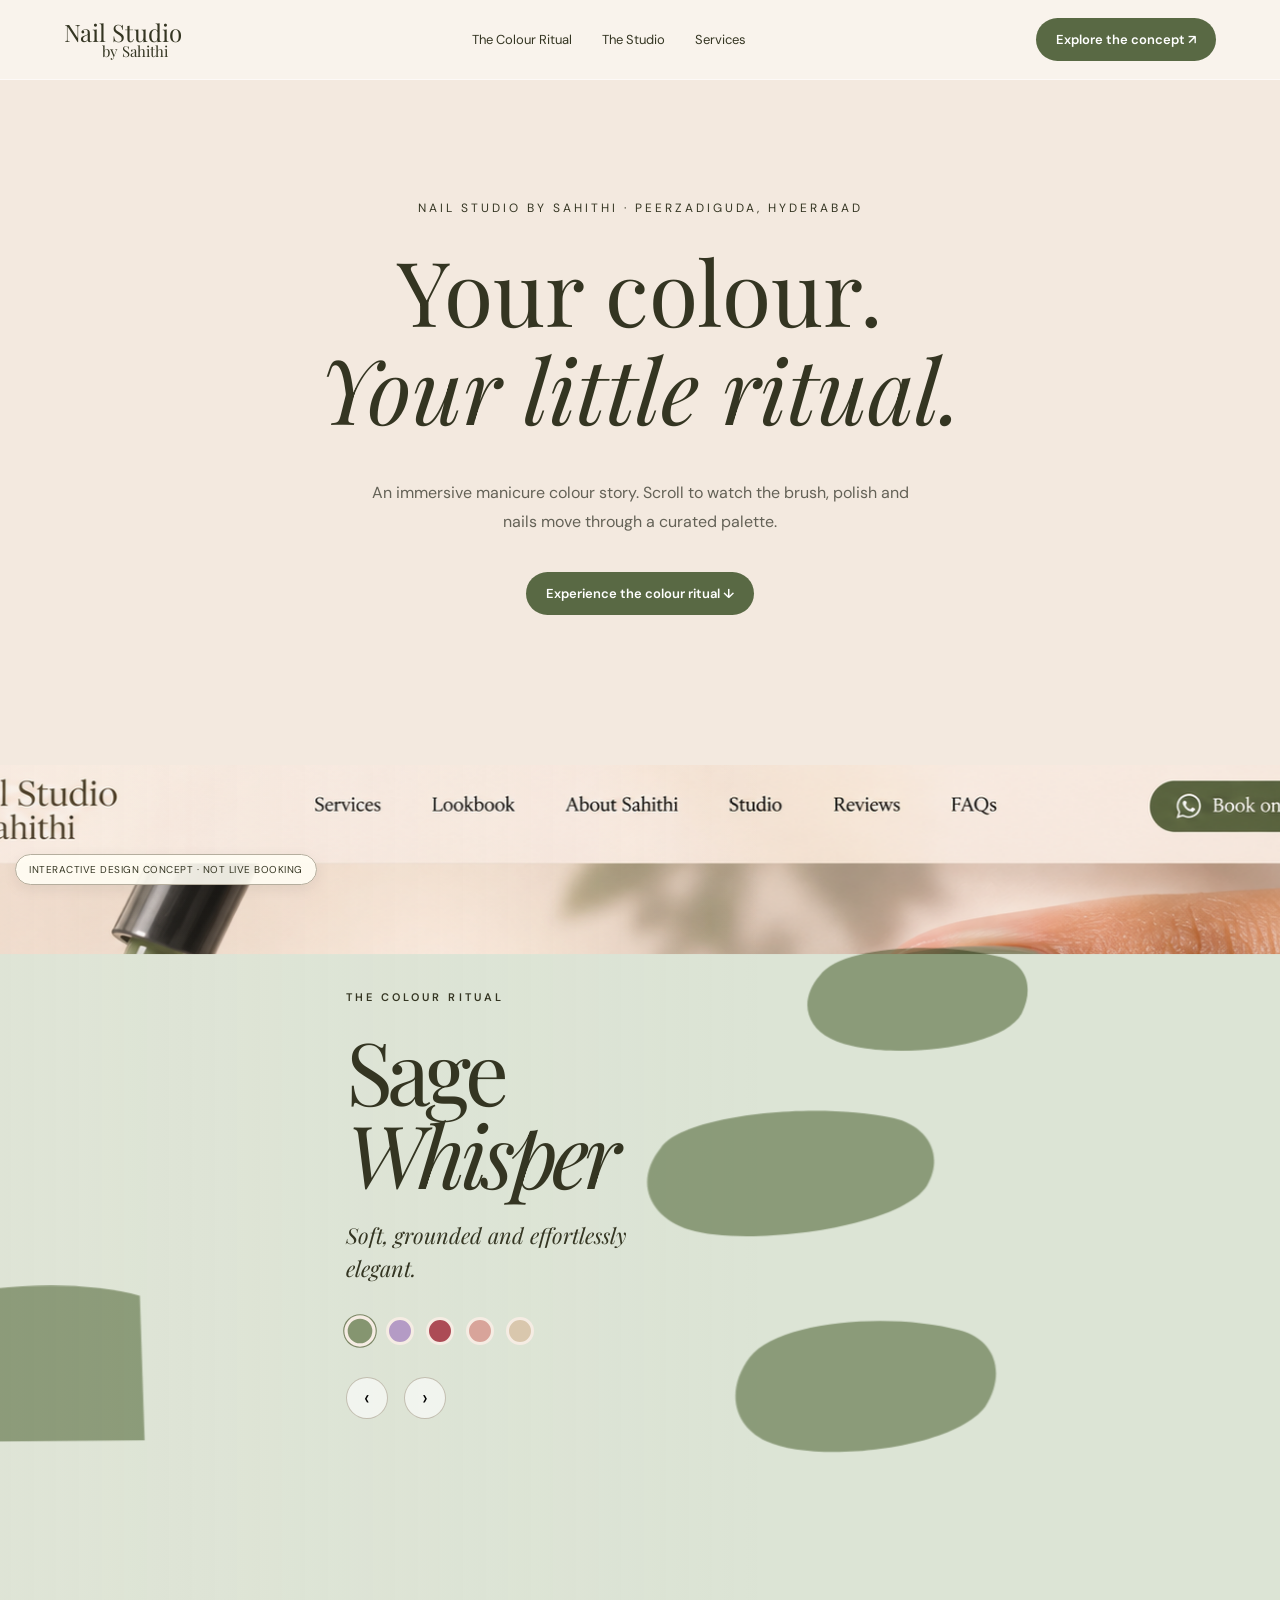
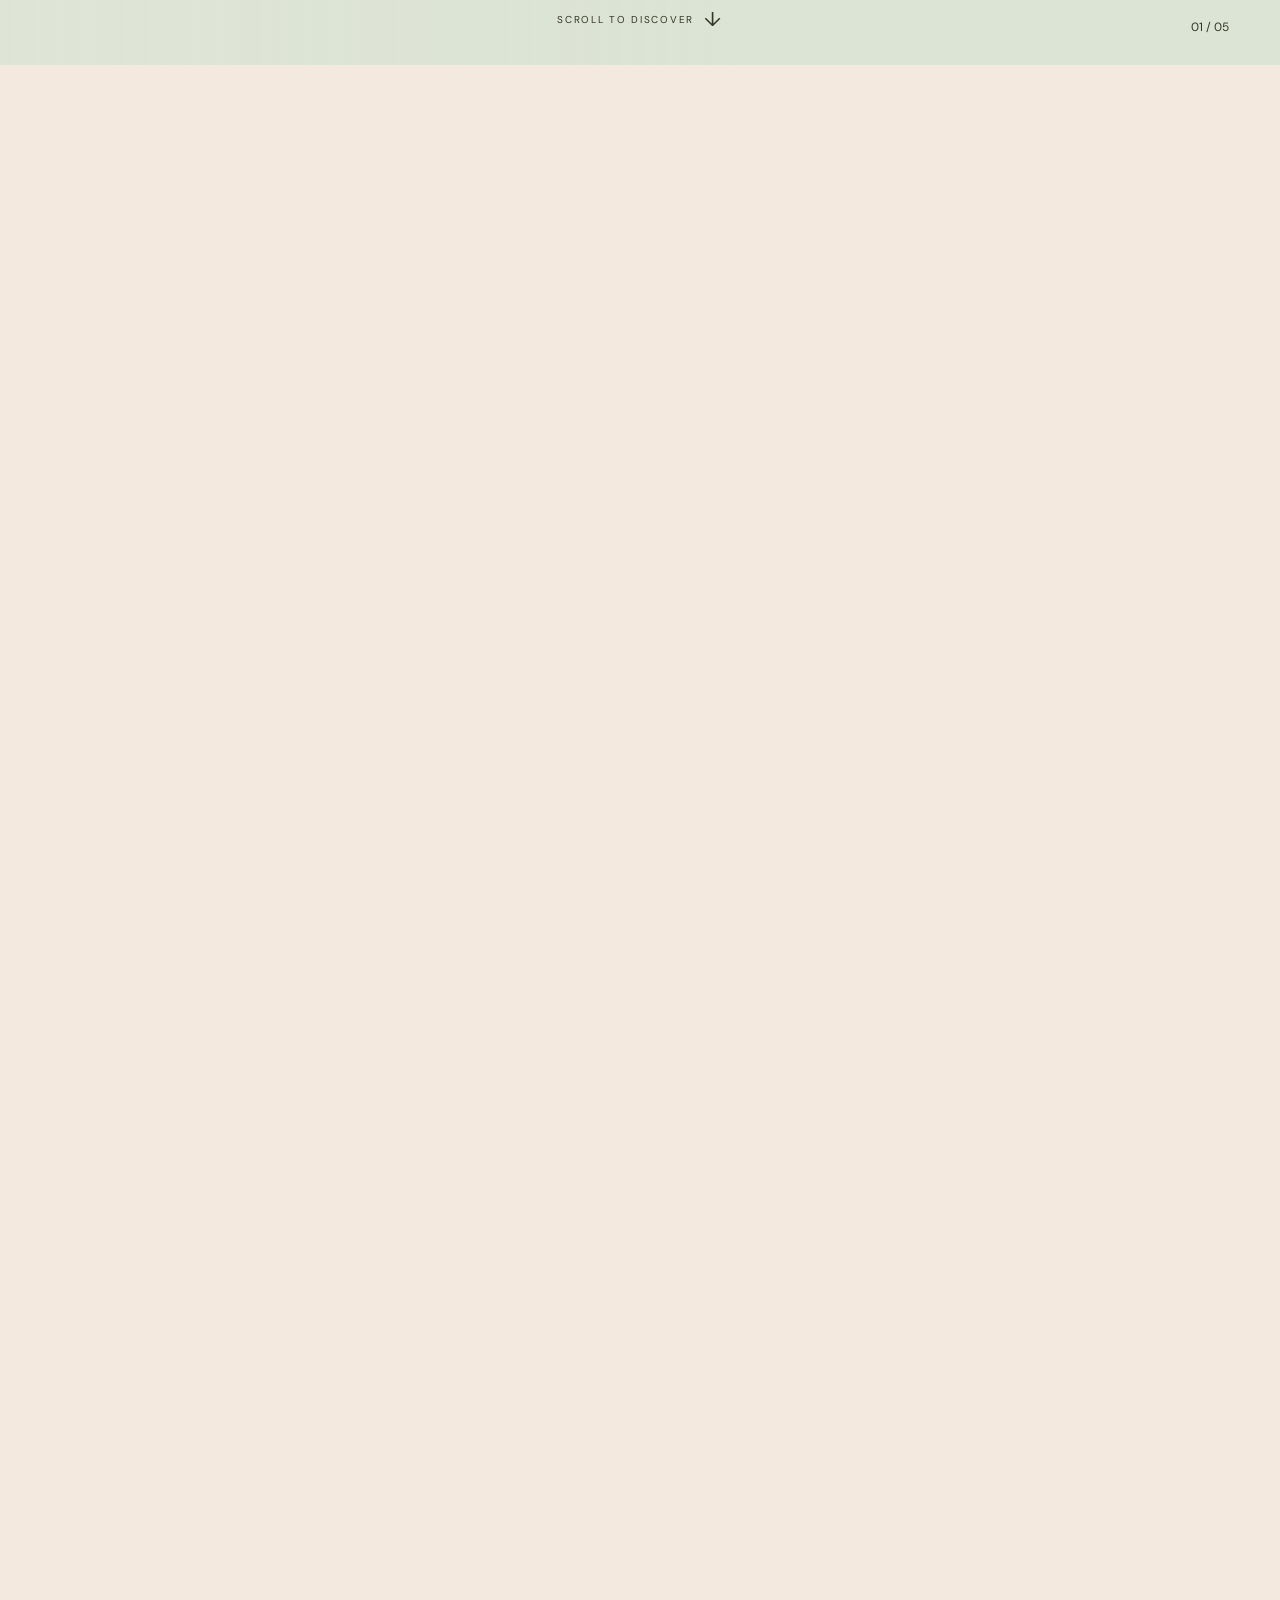
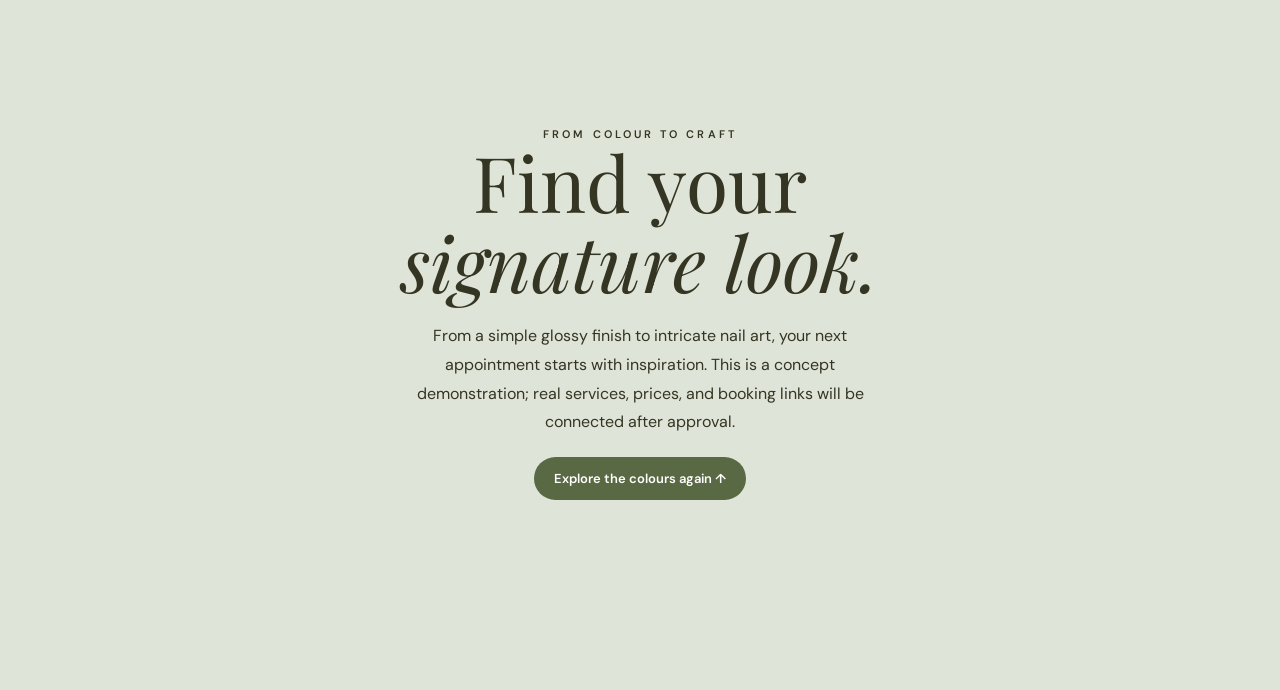
==== index.html @ 463ec69f "Publish original Colour Ritual interactive prototype" ====
<!doctype html><html lang="en"><head><meta charset="utf-8"><meta name="viewport" content="width=device-width,initial-scale=1"><meta name="theme-color" content="#f3e9df"><title>The Colour Ritual — Nail Studio by Sahithi | Interactive Concept</title><link rel="preconnect" href="https://fonts.googleapis.com"><link rel="preconnect" href="https://fonts.gstatic.com" crossorigin><link href="https://fonts.googleapis.com/css2?family=DM+Sans:wght@400;500;600&family=Playfair+Display:ital,wght@0,400;0,500;1,400&display=swap" rel="stylesheet"><style>
:root{--ink:#343522;--sage:#859570;--cream:#f3e9df;--accent:#87946f}*{box-sizing:border-box}html{scroll-behavior:smooth}body{margin:0;background:var(--cream);color:var(--ink);font-family:'DM Sans',sans-serif}button,a{font:inherit}a{color:inherit;text-decoration:none}.top{height:80px;position:fixed;top:0;left:0;right:0;z-index:30;display:flex;align-items:center;justify-content:space-between;padding:0 5%;background:rgba(250,244,237,.89);backdrop-filter:blur(18px);border-bottom:1px solid #ffffff8c}.brand{font-family:'Playfair Display',serif;font-size:24px;line-height:.96}.brand small{display:block;font-size:15px;margin-left:38px}.top nav{display:flex;gap:30px;font-size:13px}.book{background:#596944;color:white;border-radius:30px;padding:13px 20px;font-size:13px;font-weight:600}.stage-track{height:440vh;position:relative}.stage{height:100svh;position:sticky;top:0;overflow:hidden;background:#f0e3d7}.photo{position:absolute;inset:0;background-image:url('editorial-base.png');background-size:cover;background-position:center;transition:filter .3s;will-change:transform}.wash{position:absolute;inset:0;background:var(--wash,#e9eadc);mix-blend-mode:color;opacity:.1;pointer-events:none}.paint{position:absolute;inset:0;width:100%;height:100%;pointer-events:none;overflow:visible}.paint path{transition:fill .35s;mix-blend-mode:multiply;opacity:.77}.middle{position:absolute;left:27%;top:25%;width:27%;z-index:4;transition:transform .15s}.eyebrow{font-size:11px;letter-spacing:.28em;font-weight:600}.middle h1{font:400 clamp(56px,6.8vw,112px)/.95 'Playfair Display',serif;letter-spacing:-.06em;margin:25px 0}.middle h1 em{font-weight:400}.middle p{font:italic clamp(16px,1.7vw,24px)/1.5 'Playfair Display',serif;max-width:280px}.swatches{display:flex;gap:12px;margin:32px 0}.swatch{width:28px;height:28px;border-radius:50%;border:3px solid #f5ece3;box-shadow:0 0 0 1px transparent;cursor:pointer;transition:transform .2s}.swatch[aria-pressed=true]{box-shadow:0 0 0 1px #7b8665;transform:scale(1.12)}.arrows{display:flex;gap:16px}.circle{width:42px;height:42px;border:1px solid #9b8f7b88;border-radius:50%;background:#fff9;cursor:pointer;font-size:21px}.scroll-tip{position:absolute;bottom:33px;left:50%;transform:translateX(-50%);z-index:8;font-size:10px;letter-spacing:.17em;text-transform:uppercase;display:flex;align-items:center;gap:10px}.scroll-tip:after{content:'↓';font-size:20px}.counter{position:absolute;right:4%;bottom:30px;font-size:12px;z-index:8}.progress{position:fixed;top:80px;left:0;height:3px;background:#697b56;z-index:31;width:0}.intro{min-height:85svh;display:flex;align-items:center;justify-content:center;flex-direction:column;text-align:center;padding:100px 20px 50px}.intro .over{font-size:12px;letter-spacing:.25em;text-transform:uppercase}.intro h2{font:400 clamp(44px,7vw,100px)/1.1 'Playfair Display',serif;max-width:950px;margin:25px 0}.intro p{max-width:550px;line-height:1.8;color:#646257}.intro a{margin-top:20px}.outro{min-height:85svh;display:flex;align-items:center;justify-content:center;text-align:center;padding:60px 20px;background:#dfe4d8}.outro h2{font:400 clamp(42px,6vw,90px)/1.05 'Playfair Display',serif;margin:0 0 20px}.outro p{max-width:500px;margin:0 auto 30px;line-height:1.8}.demo{position:fixed;bottom:15px;left:15px;z-index:40;background:#fffdf3e8;border:1px solid #b5ae9e;border-radius:99px;padding:8px 13px;font-size:10px;letter-spacing:.05em;box-shadow:0 4px 15px #0001}.shade{position:absolute;inset:0;background:linear-gradient(90deg,#f3e9df22,transparent 60%);pointer-events:none}.mobile-cta{display:none}
@media(max-width:700px){.top{height:66px;padding:0 5%}.brand{font-size:19px}.brand small{font-size:12px;margin-left:28px}.top nav{display:none}.book{padding:11px 13px;font-size:11px}.progress{top:66px}.stage-track{height:360vh}.photo{background-size:auto 100%;background-position:50% center}.middle{left:7%;top:16%;width:58%;padding:13px 10px 13px 0;background:linear-gradient(90deg,#f5e8d8eb 5%,#f5e8d8d9 75%,transparent);border-radius:10px}.middle h1{font-size:clamp(48px,13vw,76px);margin:14px 0}.middle p{font-size:17px;max-width:190px}.eyebrow{font-size:9px}.swatches{gap:8px;margin:18px 0}.swatch{width:25px;height:25px}.circle{width:38px;height:38px}.scroll-tip{bottom:75px;left:50%;white-space:nowrap}.counter{bottom:76px}.mobile-cta{display:block;position:fixed;bottom:0;left:0;right:0;z-index:35;background:#f8f2eb;padding:9px 12px;text-align:center;border-top:1px solid #ddd0c2}.mobile-cta a{display:block;background:#596944;color:white;border-radius:25px;padding:12px;font-size:13px}.demo{bottom:66px}.intro{min-height:75svh}.outro{padding-bottom:120px}}
@media(prefers-reduced-motion:reduce){html{scroll-behavior:auto}*,*:before,*:after{animation:none!important;transition:none!important}}
</style></head><body><div class="progress" id="progress"></div><header class="top"><a href="#start" class="brand">Nail Studio<small>by Sahithi</small></a><nav><a href="#ritual">The Colour Ritual</a><a href="#experience">The Studio</a><a href="#experience">Services</a></nav><a class="book" href="#experience">Explore the concept ↗</a></header><span class="demo">INTERACTIVE DESIGN CONCEPT · NOT LIVE BOOKING</span><section class="intro" id="start"><div class="over">Nail Studio by Sahithi · Peerzadiguda, Hyderabad</div><h2>Your colour.<br><em>Your little ritual.</em></h2><p>An immersive manicure colour story. Scroll to watch the brush, polish and nails move through a curated palette.</p><a class="book" href="#ritual">Experience the colour ritual ↓</a></section><section class="stage-track" id="ritual"><div class="stage"><div class="photo" id="photo"></div><div class="shade"></div><svg class="paint" viewBox="0 0 1672 941" preserveAspectRatio="xMidYMid slice" aria-hidden="true"><defs><filter id="soft"><feGaussianBlur stdDeviation="3"/></filter></defs><g id="nail-masks" fill="#859570"><path d="M1024 220 C1045 190 1147 183 1214 201 C1241 209 1248 233 1235 260 C1213 300 1081 310 1035 286 C1008 272 1003 244 1024 220Z"/><path d="M858 400 C880 367 1014 351 1101 369 C1136 377 1155 407 1136 440 C1107 485 946 504 888 486 C846 473 829 436 858 400Z"/><path d="M951 619 C981 580 1102 572 1170 591 C1208 601 1219 636 1197 671 C1163 716 1020 731 968 707 C932 690 926 652 951 619Z"/><path d="M110 556 C165 542 261 539 313 555 L318 706 L97 708Z"/></g></svg><div class="middle" id="middle"><div class="eyebrow">THE COLOUR RITUAL</div><h1 id="name">Sage<br><em>Whisper</em></h1><p id="description">Soft, grounded and effortlessly elegant.</p><div class="swatches" id="swatches"></div><div class="arrows"><button class="circle" id="prev" aria-label="Previous colour">‹</button><button class="circle" id="next" aria-label="Next colour">›</button></div></div><div class="scroll-tip">Scroll to discover</div><div class="counter" id="counter">01 / 05</div></div></section><section class="outro" id="experience"><div><div class="eyebrow">FROM COLOUR TO CRAFT</div><h2>Find your<br><em>signature look.</em></h2><p>From a simple glossy finish to intricate nail art, your next appointment starts with inspiration. This is a concept demonstration; real services, prices, and booking links will be connected after approval.</p><a class="book" href="#ritual">Explore the colours again ↑</a></div></section><div class="mobile-cta"><a href="#experience">Discover Nail Studio by Sahithi</a></div><script>
const colors=[{name:'Sage',second:'Whisper',hex:'#859570',desc:'Soft, grounded and effortlessly elegant.',wash:'#dce4d5'},{name:'Lilac',second:'Dream',hex:'#b49bc5',desc:'A little playful. A little unexpected.',wash:'#ede2ef'},{name:'Cherry',second:'Muse',hex:'#ac4b55',desc:'A rich, glossy statement.',wash:'#f0dadd'},{name:'Blush',second:'Petal',hex:'#d8a49a',desc:'Soft romance, beautifully understated.',wash:'#f3e4e0'},{name:'Pearl',second:'Glow',hex:'#d9c7ad',desc:'Quiet radiance, every day.',wash:'#f0e9d9'}];
const $=id=>document.getElementById(id), masks=$('nail-masks'),sw=$('swatches');let active=0,manualUntil=0;colors.forEach((c,i)=>{const b=document.createElement('button');b.className='swatch';b.style.background=c.hex;b.setAttribute('aria-label',c.name+' '+c.second);b.onclick=()=>go(i);sw.appendChild(b)});
function render(i,progress=0){i=Math.max(0,Math.min(colors.length-1,i));active=i;const c=colors[i];$('name').innerHTML=c.name+'<br><em>'+c.second+'</em>';$('description').textContent=c.desc;$('counter').textContent=String(i+1).padStart(2,'0')+' / 05';masks.setAttribute('fill',c.hex);document.querySelectorAll('.swatch').forEach((b,n)=>b.setAttribute('aria-pressed',String(i===n)));$('photo').style.transform=`translateX(${Math.sin(progress*Math.PI*4)*1.2}%) scale(${1.02+Math.sin(progress*Math.PI*4)*.015})`;masks.style.transform=`translateY(${Math.sin(progress*Math.PI*4)*3}px)`;document.querySelector('.stage').style.background=c.wash;document.querySelector('.wash')?.style.setProperty('--wash',c.wash)}
function go(i){manualUntil=Date.now()+1800;const track=$('ritual');const y=track.offsetTop+(Math.max(0,Math.min(4,i))+.1)/5*(track.offsetHeight-innerHeight);window.scrollTo({top:y,behavior:matchMedia('(prefers-reduced-motion:reduce)').matches?'instant':'smooth'});render(i,i/5)}$('prev').onclick=()=>go((active+4)%5);$('next').onclick=()=>go((active+1)%5);
let raf=false;function update(){raf=false;const track=$('ritual'),max=Math.max(1,track.offsetHeight-innerHeight),p=Math.max(0,Math.min(1,(scrollY-track.offsetTop)/max));$('progress').style.width=(p*100)+'%';if(Date.now()>manualUntil)render(Math.min(4,Math.floor(p*5)),p)}addEventListener('scroll',()=>{if(!raf){raf=true;requestAnimationFrame(update)}},{passive:true});addEventListener('resize',update);render(0);update();
</script></body></html>
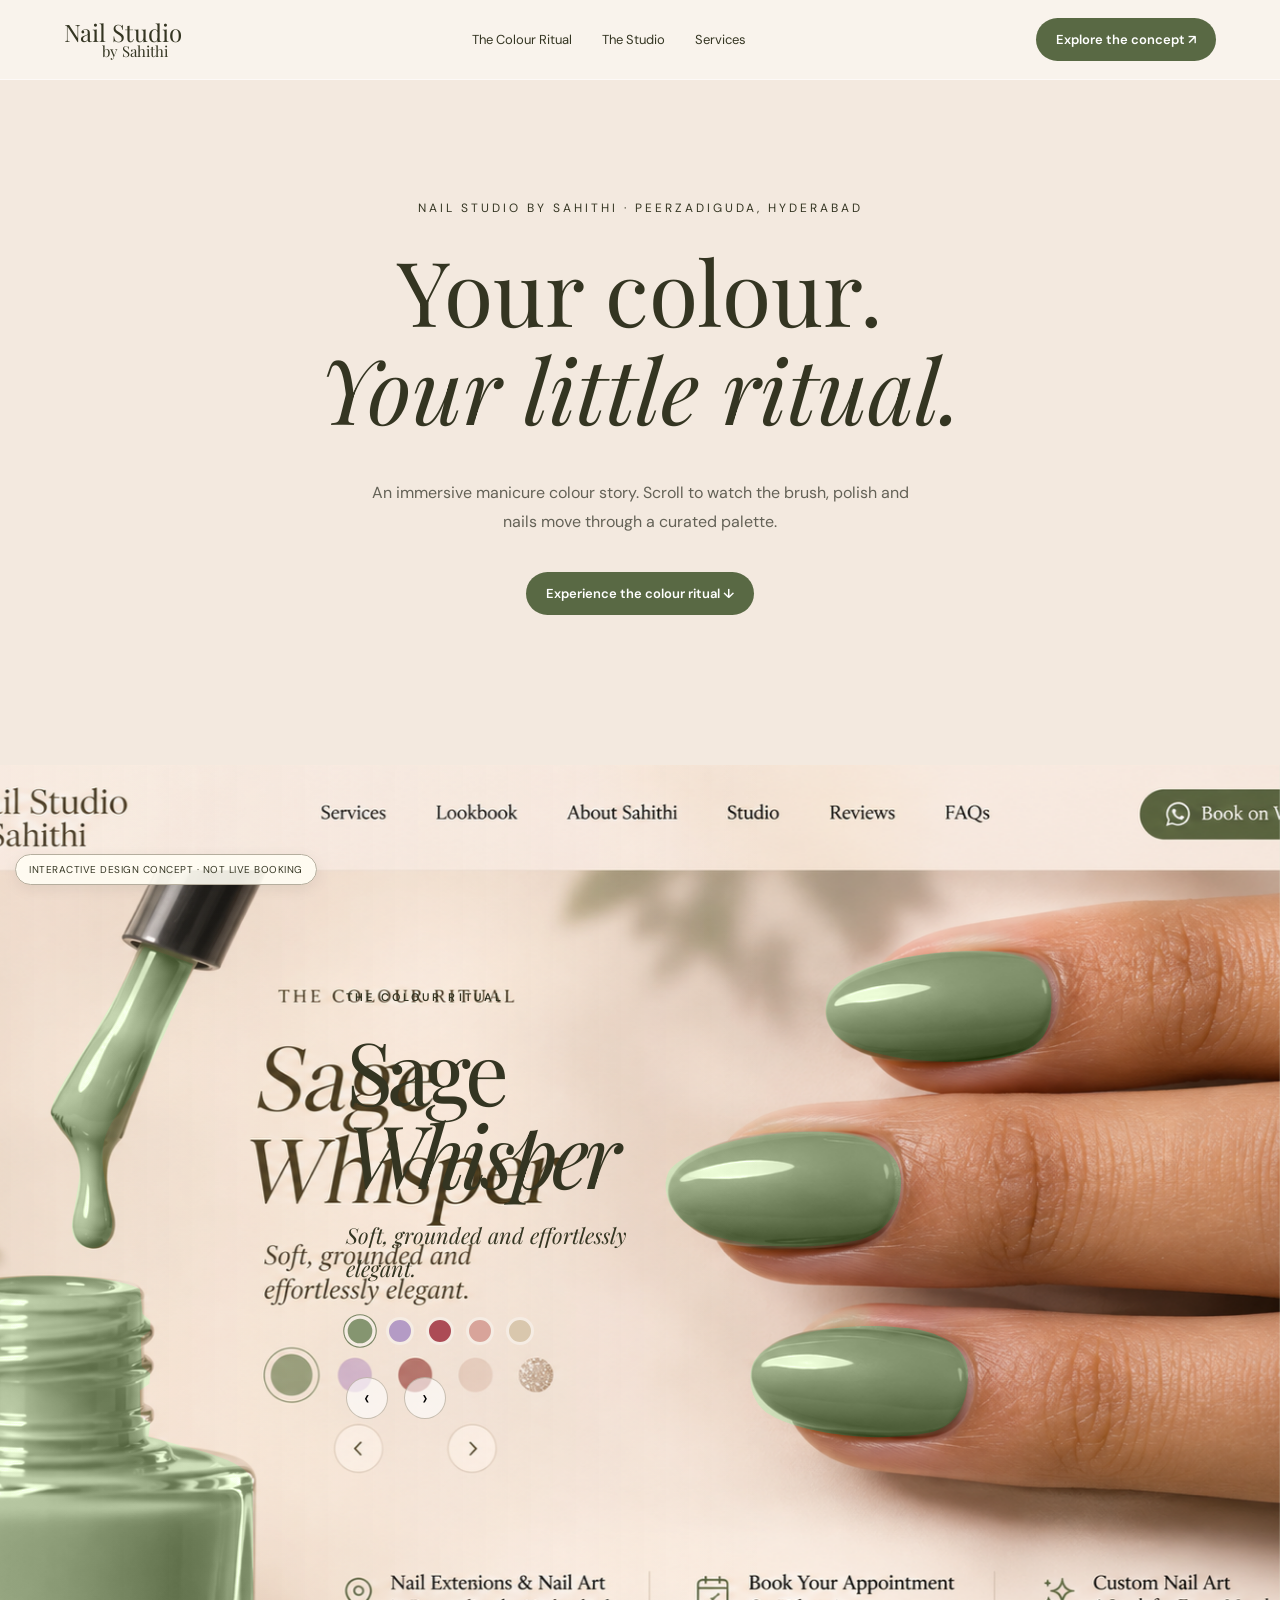
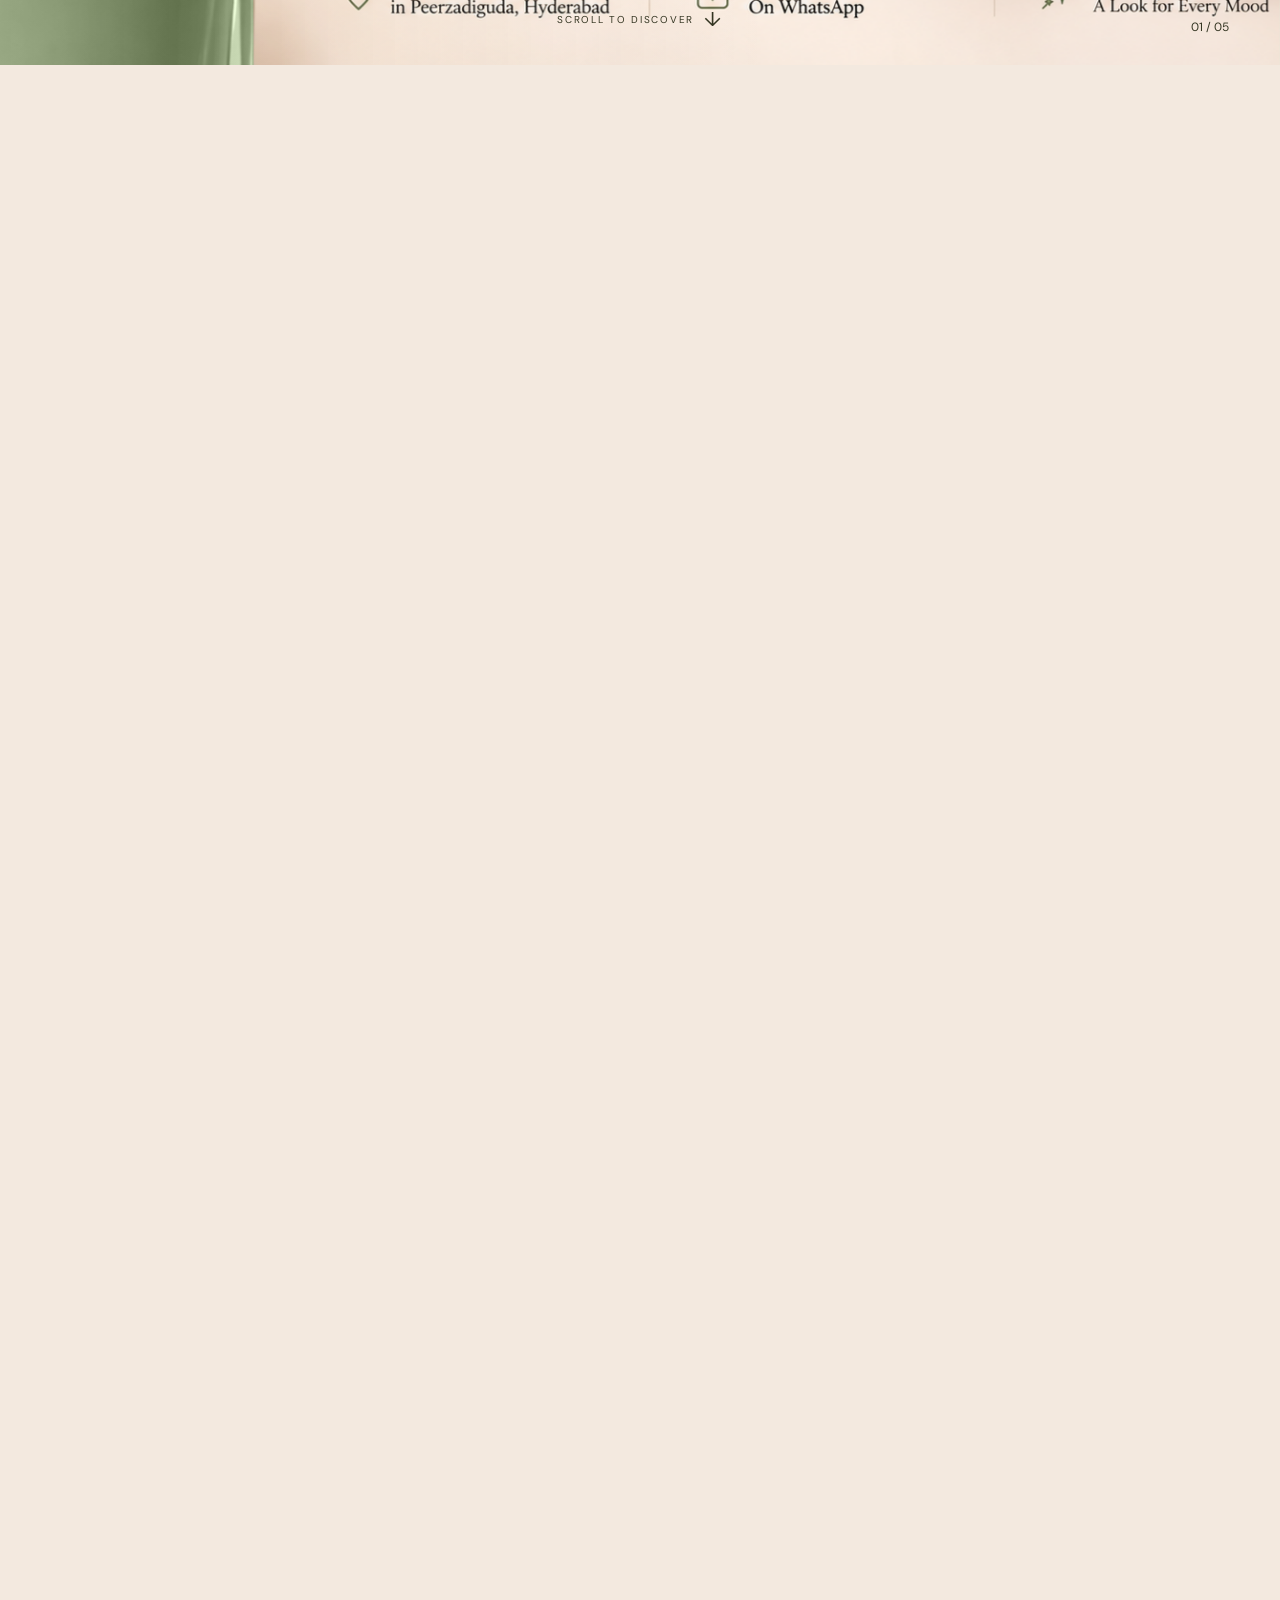
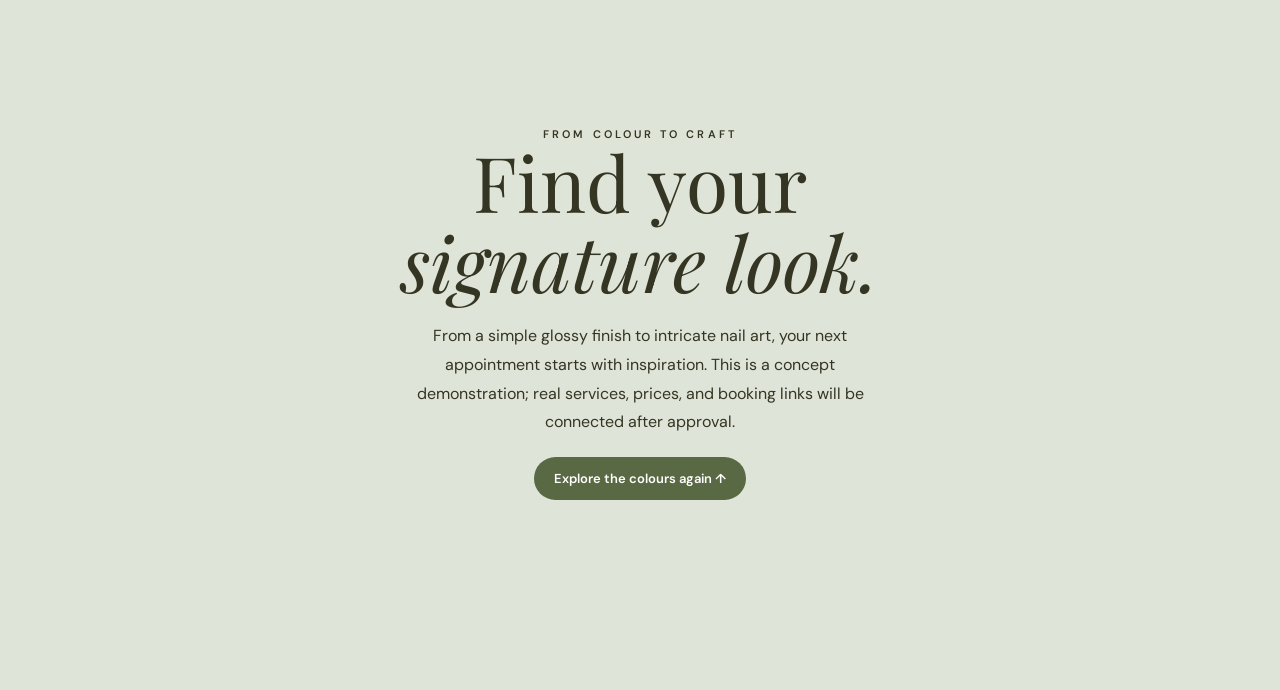
==== commit ac6b0e62: "Keep photo and colour masks aligned; coordinate brush and bottle" ====
--- a/index.html
+++ b/index.html
@@ -1,11 +1,11 @@
 <!doctype html><html lang="en"><head><meta charset="utf-8"><meta name="viewport" content="width=device-width,initial-scale=1"><meta name="theme-color" content="#f3e9df"><title>The Colour Ritual — Nail Studio by Sahithi | Interactive Concept</title><link rel="preconnect" href="https://fonts.googleapis.com"><link rel="preconnect" href="https://fonts.gstatic.com" crossorigin><link href="https://fonts.googleapis.com/css2?family=DM+Sans:wght@400;500;600&family=Playfair+Display:ital,wght@0,400;0,500;1,400&display=swap" rel="stylesheet"><style>
-:root{--ink:#343522;--sage:#859570;--cream:#f3e9df;--accent:#87946f}*{box-sizing:border-box}html{scroll-behavior:smooth}body{margin:0;background:var(--cream);color:var(--ink);font-family:'DM Sans',sans-serif}button,a{font:inherit}a{color:inherit;text-decoration:none}.top{height:80px;position:fixed;top:0;left:0;right:0;z-index:30;display:flex;align-items:center;justify-content:space-between;padding:0 5%;background:rgba(250,244,237,.89);backdrop-filter:blur(18px);border-bottom:1px solid #ffffff8c}.brand{font-family:'Playfair Display',serif;font-size:24px;line-height:.96}.brand small{display:block;font-size:15px;margin-left:38px}.top nav{display:flex;gap:30px;font-size:13px}.book{background:#596944;color:white;border-radius:30px;padding:13px 20px;font-size:13px;font-weight:600}.stage-track{height:440vh;position:relative}.stage{height:100svh;position:sticky;top:0;overflow:hidden;background:#f0e3d7}.photo{position:absolute;inset:0;background-image:url('editorial-base.png');background-size:cover;background-position:center;transition:filter .3s;will-change:transform}.wash{position:absolute;inset:0;background:var(--wash,#e9eadc);mix-blend-mode:color;opacity:.1;pointer-events:none}.paint{position:absolute;inset:0;width:100%;height:100%;pointer-events:none;overflow:visible}.paint path{transition:fill .35s;mix-blend-mode:multiply;opacity:.77}.middle{position:absolute;left:27%;top:25%;width:27%;z-index:4;transition:transform .15s}.eyebrow{font-size:11px;letter-spacing:.28em;font-weight:600}.middle h1{font:400 clamp(56px,6.8vw,112px)/.95 'Playfair Display',serif;letter-spacing:-.06em;margin:25px 0}.middle h1 em{font-weight:400}.middle p{font:italic clamp(16px,1.7vw,24px)/1.5 'Playfair Display',serif;max-width:280px}.swatches{display:flex;gap:12px;margin:32px 0}.swatch{width:28px;height:28px;border-radius:50%;border:3px solid #f5ece3;box-shadow:0 0 0 1px transparent;cursor:pointer;transition:transform .2s}.swatch[aria-pressed=true]{box-shadow:0 0 0 1px #7b8665;transform:scale(1.12)}.arrows{display:flex;gap:16px}.circle{width:42px;height:42px;border:1px solid #9b8f7b88;border-radius:50%;background:#fff9;cursor:pointer;font-size:21px}.scroll-tip{position:absolute;bottom:33px;left:50%;transform:translateX(-50%);z-index:8;font-size:10px;letter-spacing:.17em;text-transform:uppercase;display:flex;align-items:center;gap:10px}.scroll-tip:after{content:'↓';font-size:20px}.counter{position:absolute;right:4%;bottom:30px;font-size:12px;z-index:8}.progress{position:fixed;top:80px;left:0;height:3px;background:#697b56;z-index:31;width:0}.intro{min-height:85svh;display:flex;align-items:center;justify-content:center;flex-direction:column;text-align:center;padding:100px 20px 50px}.intro .over{font-size:12px;letter-spacing:.25em;text-transform:uppercase}.intro h2{font:400 clamp(44px,7vw,100px)/1.1 'Playfair Display',serif;max-width:950px;margin:25px 0}.intro p{max-width:550px;line-height:1.8;color:#646257}.intro a{margin-top:20px}.outro{min-height:85svh;display:flex;align-items:center;justify-content:center;text-align:center;padding:60px 20px;background:#dfe4d8}.outro h2{font:400 clamp(42px,6vw,90px)/1.05 'Playfair Display',serif;margin:0 0 20px}.outro p{max-width:500px;margin:0 auto 30px;line-height:1.8}.demo{position:fixed;bottom:15px;left:15px;z-index:40;background:#fffdf3e8;border:1px solid #b5ae9e;border-radius:99px;padding:8px 13px;font-size:10px;letter-spacing:.05em;box-shadow:0 4px 15px #0001}.shade{position:absolute;inset:0;background:linear-gradient(90deg,#f3e9df22,transparent 60%);pointer-events:none}.mobile-cta{display:none}
+:root{--ink:#343522;--sage:#859570;--cream:#f3e9df;--accent:#87946f}*{box-sizing:border-box}html{scroll-behavior:smooth}body{margin:0;background:var(--cream);color:var(--ink);font-family:'DM Sans',sans-serif}button,a{font:inherit}a{color:inherit;text-decoration:none}.top{height:80px;position:fixed;top:0;left:0;right:0;z-index:30;display:flex;align-items:center;justify-content:space-between;padding:0 5%;background:rgba(250,244,237,.89);backdrop-filter:blur(18px);border-bottom:1px solid #ffffff8c}.brand{font-family:'Playfair Display',serif;font-size:24px;line-height:.96}.brand small{display:block;font-size:15px;margin-left:38px}.top nav{display:flex;gap:30px;font-size:13px}.book{background:#596944;color:white;border-radius:30px;padding:13px 20px;font-size:13px;font-weight:600}.stage-track{height:440vh;position:relative}.stage{height:100svh;position:sticky;top:0;overflow:hidden;background:#f0e3d7}.photo{position:absolute;inset:0;background-image:url('editorial-base.png?v=complete-original');background-size:cover;background-position:center;transition:filter .3s;will-change:transform}.wash{position:absolute;inset:0;background:var(--wash,#e9eadc);mix-blend-mode:color;opacity:.1;pointer-events:none}.paint{mix-blend-mode:color;position:absolute;inset:0;width:100%;height:100%;pointer-events:none;overflow:visible}.paint path{transition:fill .35s;opacity:1}.middle{position:absolute;left:27%;top:25%;width:27%;z-index:4;transition:transform .15s}.eyebrow{font-size:11px;letter-spacing:.28em;font-weight:600}.middle h1{font:400 clamp(56px,6.8vw,112px)/.95 'Playfair Display',serif;letter-spacing:-.06em;margin:25px 0}.middle h1 em{font-weight:400}.middle p{font:italic clamp(16px,1.7vw,24px)/1.5 'Playfair Display',serif;max-width:280px}.swatches{display:flex;gap:12px;margin:32px 0}.swatch{width:28px;height:28px;border-radius:50%;border:3px solid #f5ece3;box-shadow:0 0 0 1px transparent;cursor:pointer;transition:transform .2s}.swatch[aria-pressed=true]{box-shadow:0 0 0 1px #7b8665;transform:scale(1.12)}.arrows{display:flex;gap:16px}.circle{width:42px;height:42px;border:1px solid #9b8f7b88;border-radius:50%;background:#fff9;cursor:pointer;font-size:21px}.scroll-tip{position:absolute;bottom:33px;left:50%;transform:translateX(-50%);z-index:8;font-size:10px;letter-spacing:.17em;text-transform:uppercase;display:flex;align-items:center;gap:10px}.scroll-tip:after{content:'↓';font-size:20px}.counter{position:absolute;right:4%;bottom:30px;font-size:12px;z-index:8}.progress{position:fixed;top:80px;left:0;height:3px;background:#697b56;z-index:31;width:0}.intro{min-height:85svh;display:flex;align-items:center;justify-content:center;flex-direction:column;text-align:center;padding:100px 20px 50px}.intro .over{font-size:12px;letter-spacing:.25em;text-transform:uppercase}.intro h2{font:400 clamp(44px,7vw,100px)/1.1 'Playfair Display',serif;max-width:950px;margin:25px 0}.intro p{max-width:550px;line-height:1.8;color:#646257}.intro a{margin-top:20px}.outro{min-height:85svh;display:flex;align-items:center;justify-content:center;text-align:center;padding:60px 20px;background:#dfe4d8}.outro h2{font:400 clamp(42px,6vw,90px)/1.05 'Playfair Display',serif;margin:0 0 20px}.outro p{max-width:500px;margin:0 auto 30px;line-height:1.8}.demo{position:fixed;bottom:15px;left:15px;z-index:40;background:#fffdf3e8;border:1px solid #b5ae9e;border-radius:99px;padding:8px 13px;font-size:10px;letter-spacing:.05em;box-shadow:0 4px 15px #0001}.shade{position:absolute;inset:0;background:linear-gradient(90deg,#f3e9df22,transparent 60%);pointer-events:none}.mobile-cta{display:none}
 @media(max-width:700px){.top{height:66px;padding:0 5%}.brand{font-size:19px}.brand small{font-size:12px;margin-left:28px}.top nav{display:none}.book{padding:11px 13px;font-size:11px}.progress{top:66px}.stage-track{height:360vh}.photo{background-size:auto 100%;background-position:50% center}.middle{left:7%;top:16%;width:58%;padding:13px 10px 13px 0;background:linear-gradient(90deg,#f5e8d8eb 5%,#f5e8d8d9 75%,transparent);border-radius:10px}.middle h1{font-size:clamp(48px,13vw,76px);margin:14px 0}.middle p{font-size:17px;max-width:190px}.eyebrow{font-size:9px}.swatches{gap:8px;margin:18px 0}.swatch{width:25px;height:25px}.circle{width:38px;height:38px}.scroll-tip{bottom:75px;left:50%;white-space:nowrap}.counter{bottom:76px}.mobile-cta{display:block;position:fixed;bottom:0;left:0;right:0;z-index:35;background:#f8f2eb;padding:9px 12px;text-align:center;border-top:1px solid #ddd0c2}.mobile-cta a{display:block;background:#596944;color:white;border-radius:25px;padding:12px;font-size:13px}.demo{bottom:66px}.intro{min-height:75svh}.outro{padding-bottom:120px}}
 @media(prefers-reduced-motion:reduce){html{scroll-behavior:auto}*,*:before,*:after{animation:none!important;transition:none!important}}
-</style></head><body><div class="progress" id="progress"></div><header class="top"><a href="#start" class="brand">Nail Studio<small>by Sahithi</small></a><nav><a href="#ritual">The Colour Ritual</a><a href="#experience">The Studio</a><a href="#experience">Services</a></nav><a class="book" href="#experience">Explore the concept ↗</a></header><span class="demo">INTERACTIVE DESIGN CONCEPT · NOT LIVE BOOKING</span><section class="intro" id="start"><div class="over">Nail Studio by Sahithi · Peerzadiguda, Hyderabad</div><h2>Your colour.<br><em>Your little ritual.</em></h2><p>An immersive manicure colour story. Scroll to watch the brush, polish and nails move through a curated palette.</p><a class="book" href="#ritual">Experience the colour ritual ↓</a></section><section class="stage-track" id="ritual"><div class="stage"><div class="photo" id="photo"></div><div class="shade"></div><svg class="paint" viewBox="0 0 1672 941" preserveAspectRatio="xMidYMid slice" aria-hidden="true"><defs><filter id="soft"><feGaussianBlur stdDeviation="3"/></filter></defs><g id="nail-masks" fill="#859570"><path d="M1024 220 C1045 190 1147 183 1214 201 C1241 209 1248 233 1235 260 C1213 300 1081 310 1035 286 C1008 272 1003 244 1024 220Z"/><path d="M858 400 C880 367 1014 351 1101 369 C1136 377 1155 407 1136 440 C1107 485 946 504 888 486 C846 473 829 436 858 400Z"/><path d="M951 619 C981 580 1102 572 1170 591 C1208 601 1219 636 1197 671 C1163 716 1020 731 968 707 C932 690 926 652 951 619Z"/><path d="M110 556 C165 542 261 539 313 555 L318 706 L97 708Z"/></g></svg><div class="middle" id="middle"><div class="eyebrow">THE COLOUR RITUAL</div><h1 id="name">Sage<br><em>Whisper</em></h1><p id="description">Soft, grounded and effortlessly elegant.</p><div class="swatches" id="swatches"></div><div class="arrows"><button class="circle" id="prev" aria-label="Previous colour">‹</button><button class="circle" id="next" aria-label="Next colour">›</button></div></div><div class="scroll-tip">Scroll to discover</div><div class="counter" id="counter">01 / 05</div></div></section><section class="outro" id="experience"><div><div class="eyebrow">FROM COLOUR TO CRAFT</div><h2>Find your<br><em>signature look.</em></h2><p>From a simple glossy finish to intricate nail art, your next appointment starts with inspiration. This is a concept demonstration; real services, prices, and booking links will be connected after approval.</p><a class="book" href="#ritual">Explore the colours again ↑</a></div></section><div class="mobile-cta"><a href="#experience">Discover Nail Studio by Sahithi</a></div><script>
+</style></head><body><div class="progress" id="progress"></div><header class="top"><a href="#start" class="brand">Nail Studio<small>by Sahithi</small></a><nav><a href="#ritual">The Colour Ritual</a><a href="#experience">The Studio</a><a href="#experience">Services</a></nav><a class="book" href="#experience">Explore the concept ↗</a></header><span class="demo">INTERACTIVE DESIGN CONCEPT · NOT LIVE BOOKING</span><section class="intro" id="start"><div class="over">Nail Studio by Sahithi · Peerzadiguda, Hyderabad</div><h2>Your colour.<br><em>Your little ritual.</em></h2><p>An immersive manicure colour story. Scroll to watch the brush, polish and nails move through a curated palette.</p><a class="book" href="#ritual">Experience the colour ritual ↓</a></section><section class="stage-track" id="ritual"><div class="stage"><div class="photo" id="photo"></div><div class="shade"></div><svg class="paint" viewBox="0 0 1672 941" preserveAspectRatio="xMidYMid slice" aria-hidden="true"><defs><filter id="soft"><feGaussianBlur stdDeviation="3"/></filter></defs><g id="nail-masks" fill="#859570"><path d="M1034 238 C1054 208 1134 193 1196 195 C1243 195 1266 214 1266 246 C1267 281 1254 299 1214 306 C1154 317 1073 306 1044 285 C1029 274 1027 253 1034 238Z"/><path d="M866 425 C886 397 983 378 1044 385 C1086 390 1110 408 1109 437 C1108 471 1090 493 1057 498 C994 511 911 500 883 478 C865 464 858 442 866 425Z"/><path d="M955 624 C972 595 1048 582 1107 588 C1152 590 1180 610 1179 638 C1178 670 1166 692 1138 698 C1081 710 1003 698 973 680 C954 670 946 644 955 624Z"/><path d="M318 190 L369 208 C350 257 327 318 290 365 C275 384 271 402 276 432 L284 476 C288 512 240 515 242 480 L250 431 C252 405 239 386 223 371 C216 362 224 348 236 327 C272 273 294 230 318 190Z"/><path d="M120 552 C150 529 280 529 313 548 L316 574 L324 581 L324 591 L314 599 L315 629 L324 636 L323 647 L313 654 L314 682 L324 688 L322 702 C369 716 421 724 431 748 L432 941 L0 941 L0 756 C0 731 65 719 108 706 L108 692 L118 683 L117 657 L107 647 L107 637 L117 630 L117 602 L106 591 L108 582 L117 574Z"/></g></svg><div class="middle" id="middle"><div class="eyebrow">THE COLOUR RITUAL</div><h1 id="name">Sage<br><em>Whisper</em></h1><p id="description">Soft, grounded and effortlessly elegant.</p><div class="swatches" id="swatches"></div><div class="arrows"><button class="circle" id="prev" aria-label="Previous colour">‹</button><button class="circle" id="next" aria-label="Next colour">›</button></div></div><div class="scroll-tip">Scroll to discover</div><div class="counter" id="counter">01 / 05</div></div></section><section class="outro" id="experience"><div><div class="eyebrow">FROM COLOUR TO CRAFT</div><h2>Find your<br><em>signature look.</em></h2><p>From a simple glossy finish to intricate nail art, your next appointment starts with inspiration. This is a concept demonstration; real services, prices, and booking links will be connected after approval.</p><a class="book" href="#ritual">Explore the colours again ↑</a></div></section><div class="mobile-cta"><a href="#experience">Discover Nail Studio by Sahithi</a></div><script>
 const colors=[{name:'Sage',second:'Whisper',hex:'#859570',desc:'Soft, grounded and effortlessly elegant.',wash:'#dce4d5'},{name:'Lilac',second:'Dream',hex:'#b49bc5',desc:'A little playful. A little unexpected.',wash:'#ede2ef'},{name:'Cherry',second:'Muse',hex:'#ac4b55',desc:'A rich, glossy statement.',wash:'#f0dadd'},{name:'Blush',second:'Petal',hex:'#d8a49a',desc:'Soft romance, beautifully understated.',wash:'#f3e4e0'},{name:'Pearl',second:'Glow',hex:'#d9c7ad',desc:'Quiet radiance, every day.',wash:'#f0e9d9'}];
 const $=id=>document.getElementById(id), masks=$('nail-masks'),sw=$('swatches');let active=0,manualUntil=0;colors.forEach((c,i)=>{const b=document.createElement('button');b.className='swatch';b.style.background=c.hex;b.setAttribute('aria-label',c.name+' '+c.second);b.onclick=()=>go(i);sw.appendChild(b)});
-function render(i,progress=0){i=Math.max(0,Math.min(colors.length-1,i));active=i;const c=colors[i];$('name').innerHTML=c.name+'<br><em>'+c.second+'</em>';$('description').textContent=c.desc;$('counter').textContent=String(i+1).padStart(2,'0')+' / 05';masks.setAttribute('fill',c.hex);document.querySelectorAll('.swatch').forEach((b,n)=>b.setAttribute('aria-pressed',String(i===n)));$('photo').style.transform=`translateX(${Math.sin(progress*Math.PI*4)*1.2}%) scale(${1.02+Math.sin(progress*Math.PI*4)*.015})`;masks.style.transform=`translateY(${Math.sin(progress*Math.PI*4)*3}px)`;document.querySelector('.stage').style.background=c.wash;document.querySelector('.wash')?.style.setProperty('--wash',c.wash)}
+function render(i,progress=0){i=Math.max(0,Math.min(colors.length-1,i));active=i;const c=colors[i];$('name').innerHTML=c.name+'<br><em>'+c.second+'</em>';$('description').textContent=c.desc;$('counter').textContent=String(i+1).padStart(2,'0')+' / 05';masks.setAttribute('fill',c.hex);document.querySelectorAll('.swatch').forEach((b,n)=>b.setAttribute('aria-pressed',String(i===n)));document.querySelector('.stage').style.background=c.wash;document.querySelector('.wash')?.style.setProperty('--wash',c.wash)}
 function go(i){manualUntil=Date.now()+1800;const track=$('ritual');const y=track.offsetTop+(Math.max(0,Math.min(4,i))+.1)/5*(track.offsetHeight-innerHeight);window.scrollTo({top:y,behavior:matchMedia('(prefers-reduced-motion:reduce)').matches?'instant':'smooth'});render(i,i/5)}$('prev').onclick=()=>go((active+4)%5);$('next').onclick=()=>go((active+1)%5);
 let raf=false;function update(){raf=false;const track=$('ritual'),max=Math.max(1,track.offsetHeight-innerHeight),p=Math.max(0,Math.min(1,(scrollY-track.offsetTop)/max));$('progress').style.width=(p*100)+'%';if(Date.now()>manualUntil)render(Math.min(4,Math.floor(p*5)),p)}addEventListener('scroll',()=>{if(!raf){raf=true;requestAnimationFrame(update)}},{passive:true});addEventListener('resize',update);render(0);update();
 </script></body></html>
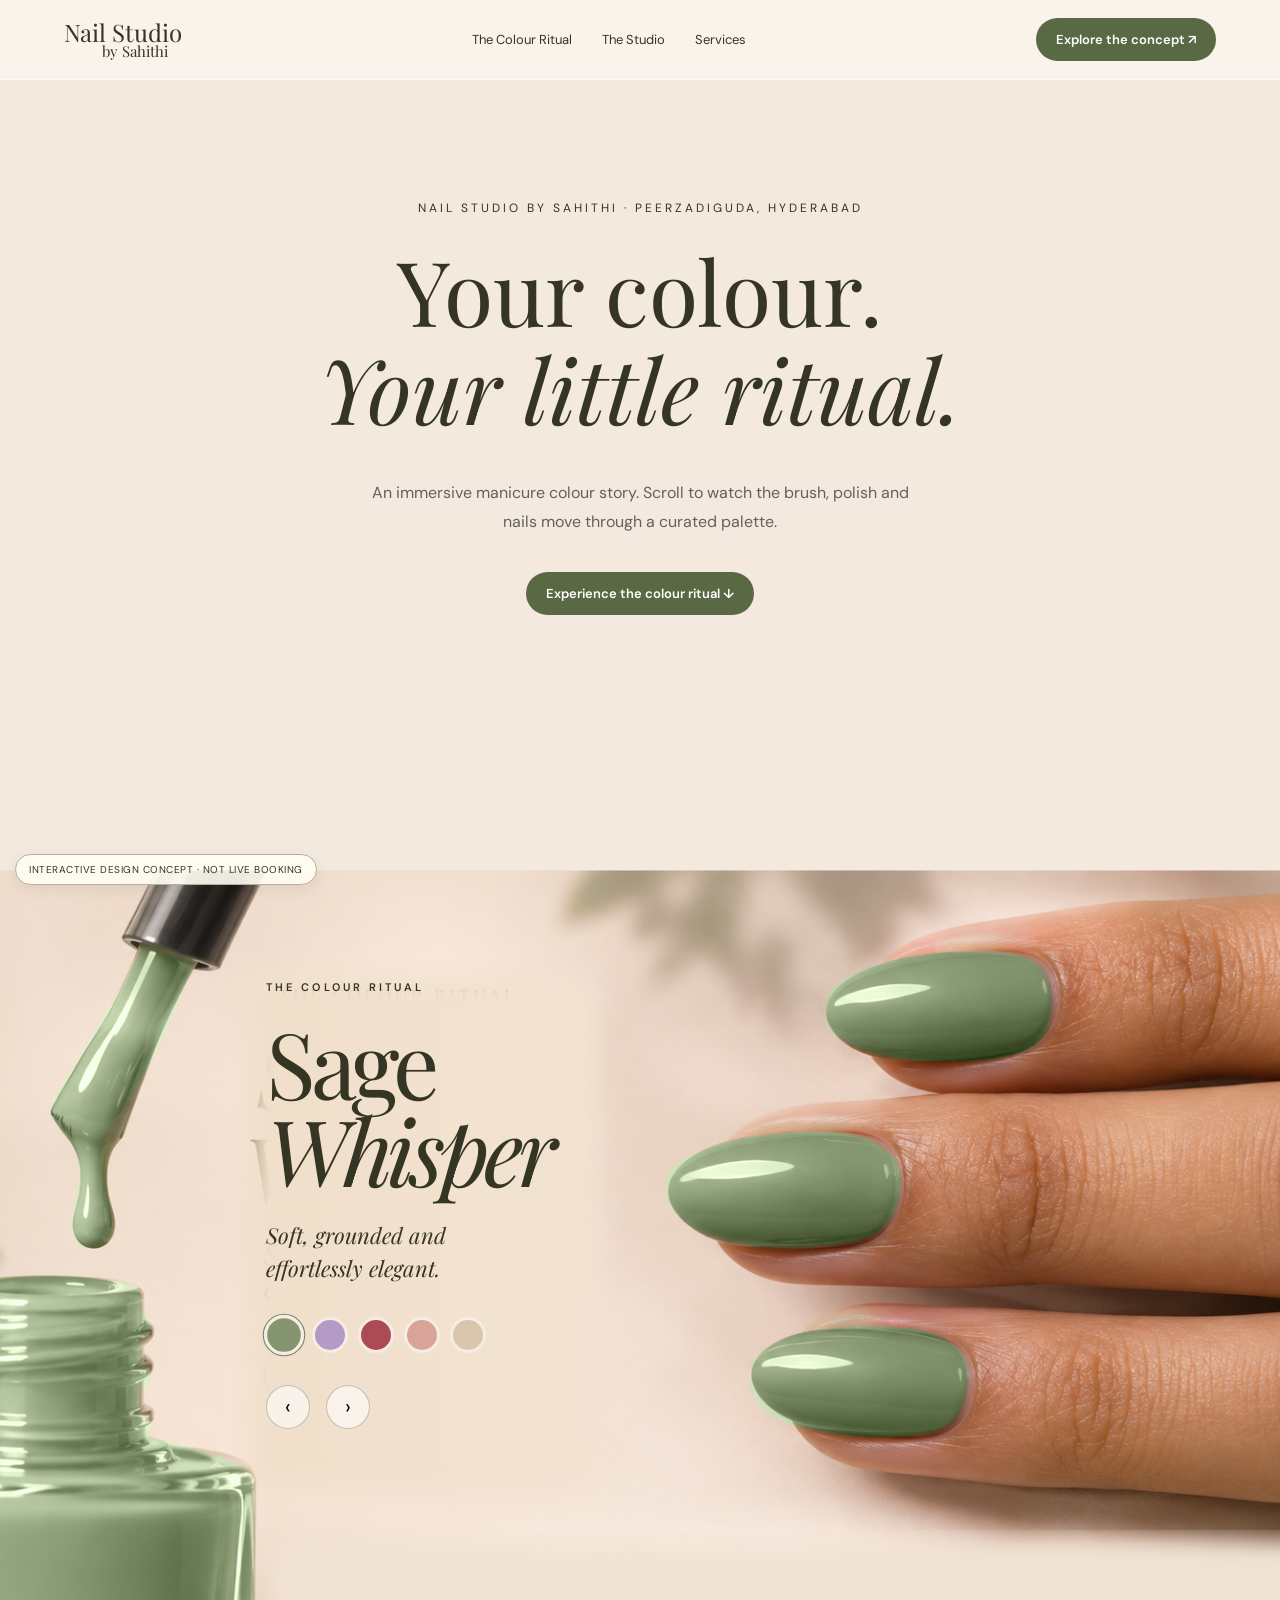
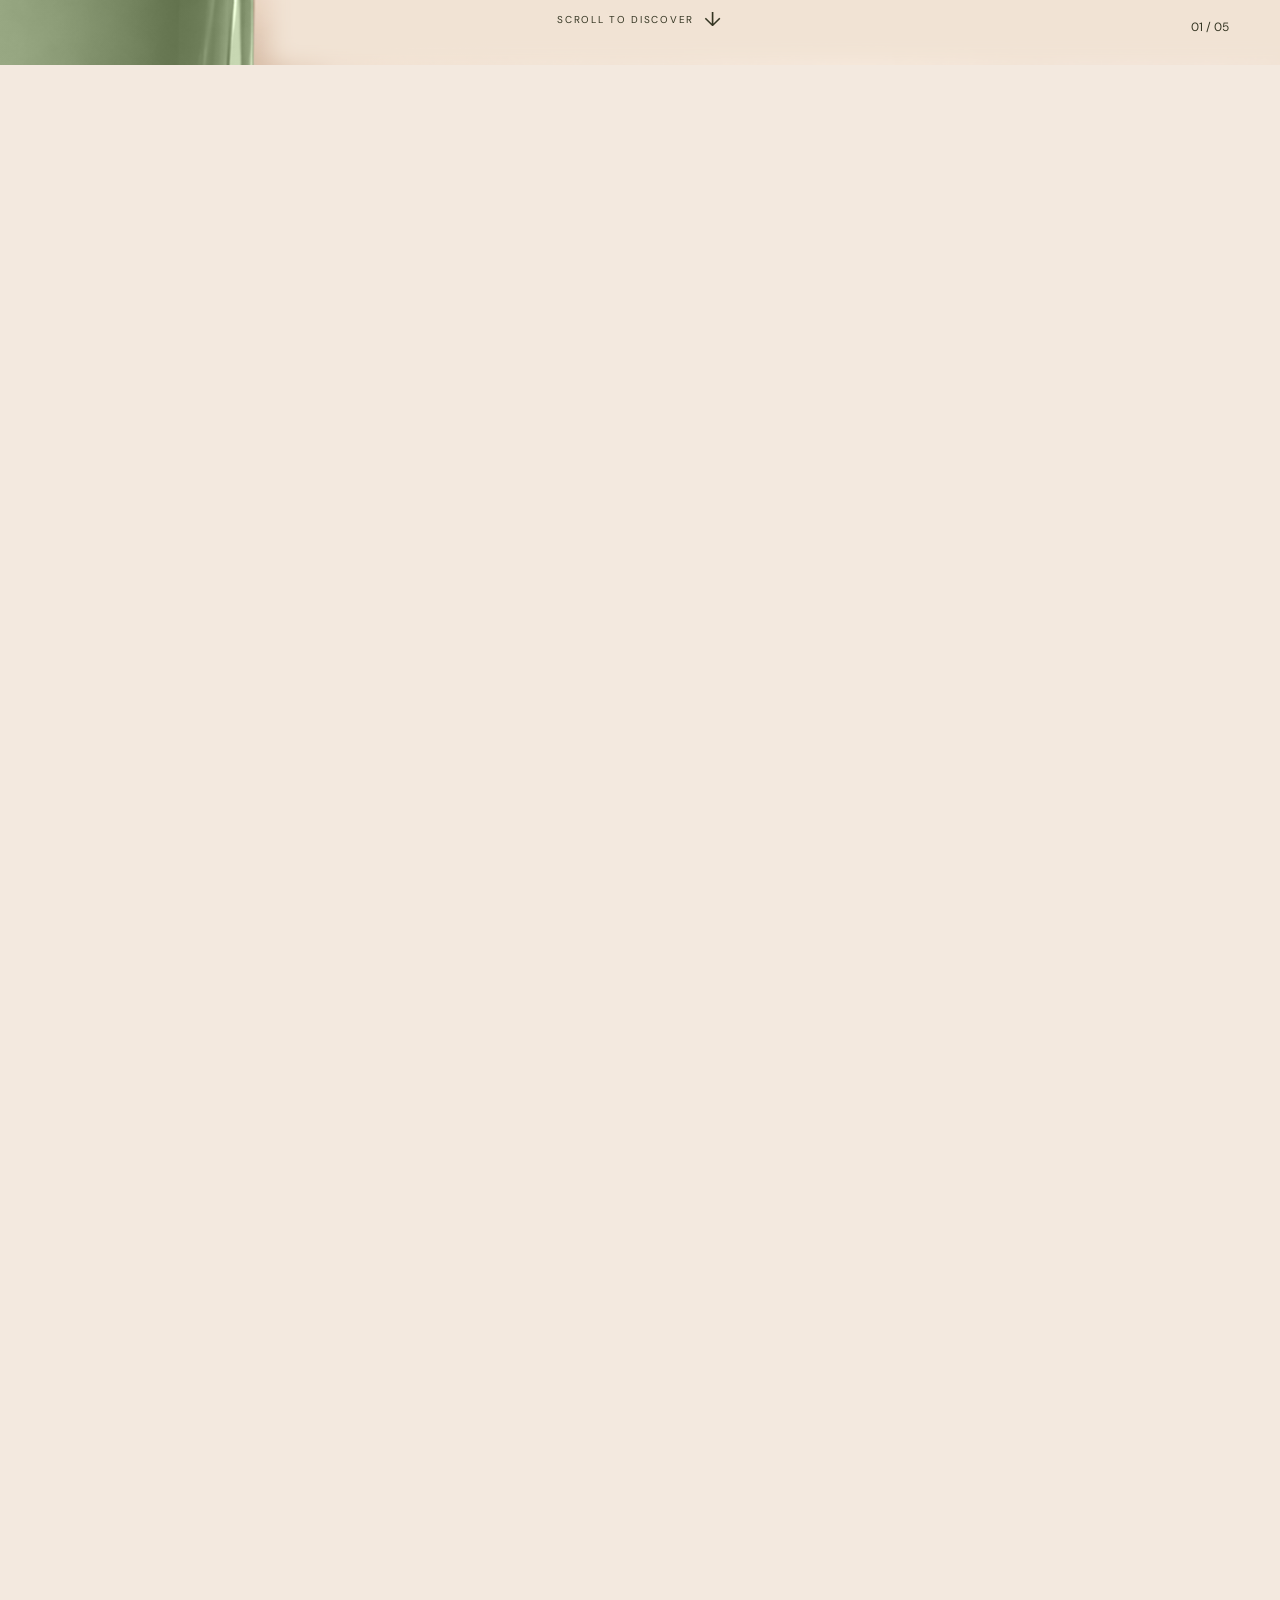
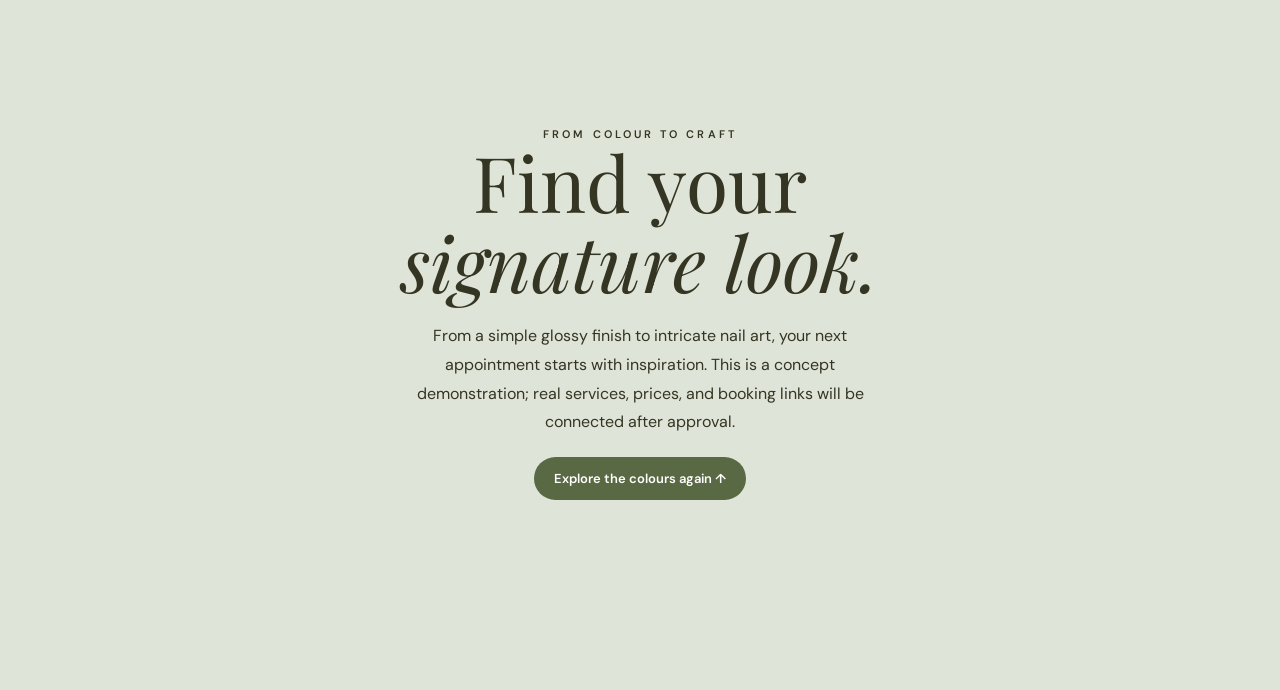
==== commit 30da22a1: "Keep photographic composition visible on phones and remove duplicate baked text" ====
--- a/index.html
+++ b/index.html
@@ -2,10 +2,34 @@
 :root{--ink:#343522;--sage:#859570;--cream:#f3e9df;--accent:#87946f}*{box-sizing:border-box}html{scroll-behavior:smooth}body{margin:0;background:var(--cream);color:var(--ink);font-family:'DM Sans',sans-serif}button,a{font:inherit}a{color:inherit;text-decoration:none}.top{height:80px;position:fixed;top:0;left:0;right:0;z-index:30;display:flex;align-items:center;justify-content:space-between;padding:0 5%;background:rgba(250,244,237,.89);backdrop-filter:blur(18px);border-bottom:1px solid #ffffff8c}.brand{font-family:'Playfair Display',serif;font-size:24px;line-height:.96}.brand small{display:block;font-size:15px;margin-left:38px}.top nav{display:flex;gap:30px;font-size:13px}.book{background:#596944;color:white;border-radius:30px;padding:13px 20px;font-size:13px;font-weight:600}.stage-track{height:440vh;position:relative}.stage{height:100svh;position:sticky;top:0;overflow:hidden;background:#f0e3d7}.photo{position:absolute;inset:0;background-image:url('editorial-base.png?v=complete-original');background-size:cover;background-position:center;transition:filter .3s;will-change:transform}.wash{position:absolute;inset:0;background:var(--wash,#e9eadc);mix-blend-mode:color;opacity:.1;pointer-events:none}.paint{mix-blend-mode:color;position:absolute;inset:0;width:100%;height:100%;pointer-events:none;overflow:visible}.paint path{transition:fill .35s;opacity:1}.middle{position:absolute;left:27%;top:25%;width:27%;z-index:4;transition:transform .15s}.eyebrow{font-size:11px;letter-spacing:.28em;font-weight:600}.middle h1{font:400 clamp(56px,6.8vw,112px)/.95 'Playfair Display',serif;letter-spacing:-.06em;margin:25px 0}.middle h1 em{font-weight:400}.middle p{font:italic clamp(16px,1.7vw,24px)/1.5 'Playfair Display',serif;max-width:280px}.swatches{display:flex;gap:12px;margin:32px 0}.swatch{width:28px;height:28px;border-radius:50%;border:3px solid #f5ece3;box-shadow:0 0 0 1px transparent;cursor:pointer;transition:transform .2s}.swatch[aria-pressed=true]{box-shadow:0 0 0 1px #7b8665;transform:scale(1.12)}.arrows{display:flex;gap:16px}.circle{width:42px;height:42px;border:1px solid #9b8f7b88;border-radius:50%;background:#fff9;cursor:pointer;font-size:21px}.scroll-tip{position:absolute;bottom:33px;left:50%;transform:translateX(-50%);z-index:8;font-size:10px;letter-spacing:.17em;text-transform:uppercase;display:flex;align-items:center;gap:10px}.scroll-tip:after{content:'↓';font-size:20px}.counter{position:absolute;right:4%;bottom:30px;font-size:12px;z-index:8}.progress{position:fixed;top:80px;left:0;height:3px;background:#697b56;z-index:31;width:0}.intro{min-height:85svh;display:flex;align-items:center;justify-content:center;flex-direction:column;text-align:center;padding:100px 20px 50px}.intro .over{font-size:12px;letter-spacing:.25em;text-transform:uppercase}.intro h2{font:400 clamp(44px,7vw,100px)/1.1 'Playfair Display',serif;max-width:950px;margin:25px 0}.intro p{max-width:550px;line-height:1.8;color:#646257}.intro a{margin-top:20px}.outro{min-height:85svh;display:flex;align-items:center;justify-content:center;text-align:center;padding:60px 20px;background:#dfe4d8}.outro h2{font:400 clamp(42px,6vw,90px)/1.05 'Playfair Display',serif;margin:0 0 20px}.outro p{max-width:500px;margin:0 auto 30px;line-height:1.8}.demo{position:fixed;bottom:15px;left:15px;z-index:40;background:#fffdf3e8;border:1px solid #b5ae9e;border-radius:99px;padding:8px 13px;font-size:10px;letter-spacing:.05em;box-shadow:0 4px 15px #0001}.shade{position:absolute;inset:0;background:linear-gradient(90deg,#f3e9df22,transparent 60%);pointer-events:none}.mobile-cta{display:none}
 @media(max-width:700px){.top{height:66px;padding:0 5%}.brand{font-size:19px}.brand small{font-size:12px;margin-left:28px}.top nav{display:none}.book{padding:11px 13px;font-size:11px}.progress{top:66px}.stage-track{height:360vh}.photo{background-size:auto 100%;background-position:50% center}.middle{left:7%;top:16%;width:58%;padding:13px 10px 13px 0;background:linear-gradient(90deg,#f5e8d8eb 5%,#f5e8d8d9 75%,transparent);border-radius:10px}.middle h1{font-size:clamp(48px,13vw,76px);margin:14px 0}.middle p{font-size:17px;max-width:190px}.eyebrow{font-size:9px}.swatches{gap:8px;margin:18px 0}.swatch{width:25px;height:25px}.circle{width:38px;height:38px}.scroll-tip{bottom:75px;left:50%;white-space:nowrap}.counter{bottom:76px}.mobile-cta{display:block;position:fixed;bottom:0;left:0;right:0;z-index:35;background:#f8f2eb;padding:9px 12px;text-align:center;border-top:1px solid #ddd0c2}.mobile-cta a{display:block;background:#596944;color:white;border-radius:25px;padding:12px;font-size:13px}.demo{bottom:66px}.intro{min-height:75svh}.outro{padding-bottom:120px}}
 @media(prefers-reduced-motion:reduce){html{scroll-behavior:auto}*,*:before,*:after{animation:none!important;transition:none!important}}
-</style></head><body><div class="progress" id="progress"></div><header class="top"><a href="#start" class="brand">Nail Studio<small>by Sahithi</small></a><nav><a href="#ritual">The Colour Ritual</a><a href="#experience">The Studio</a><a href="#experience">Services</a></nav><a class="book" href="#experience">Explore the concept ↗</a></header><span class="demo">INTERACTIVE DESIGN CONCEPT · NOT LIVE BOOKING</span><section class="intro" id="start"><div class="over">Nail Studio by Sahithi · Peerzadiguda, Hyderabad</div><h2>Your colour.<br><em>Your little ritual.</em></h2><p>An immersive manicure colour story. Scroll to watch the brush, polish and nails move through a curated palette.</p><a class="book" href="#ritual">Experience the colour ritual ↓</a></section><section class="stage-track" id="ritual"><div class="stage"><div class="photo" id="photo"></div><div class="shade"></div><svg class="paint" viewBox="0 0 1672 941" preserveAspectRatio="xMidYMid slice" aria-hidden="true"><defs><filter id="soft"><feGaussianBlur stdDeviation="3"/></filter></defs><g id="nail-masks" fill="#859570"><path d="M1034 238 C1054 208 1134 193 1196 195 C1243 195 1266 214 1266 246 C1267 281 1254 299 1214 306 C1154 317 1073 306 1044 285 C1029 274 1027 253 1034 238Z"/><path d="M866 425 C886 397 983 378 1044 385 C1086 390 1110 408 1109 437 C1108 471 1090 493 1057 498 C994 511 911 500 883 478 C865 464 858 442 866 425Z"/><path d="M955 624 C972 595 1048 582 1107 588 C1152 590 1180 610 1179 638 C1178 670 1166 692 1138 698 C1081 710 1003 698 973 680 C954 670 946 644 955 624Z"/><path d="M318 190 L369 208 C350 257 327 318 290 365 C275 384 271 402 276 432 L284 476 C288 512 240 515 242 480 L250 431 C252 405 239 386 223 371 C216 362 224 348 236 327 C272 273 294 230 318 190Z"/><path d="M120 552 C150 529 280 529 313 548 L316 574 L324 581 L324 591 L314 599 L315 629 L324 636 L323 647 L313 654 L314 682 L324 688 L322 702 C369 716 421 724 431 748 L432 941 L0 941 L0 756 C0 731 65 719 108 706 L108 692 L118 683 L117 657 L107 647 L107 637 L117 630 L117 602 L106 591 L108 582 L117 574Z"/></g></svg><div class="middle" id="middle"><div class="eyebrow">THE COLOUR RITUAL</div><h1 id="name">Sage<br><em>Whisper</em></h1><p id="description">Soft, grounded and effortlessly elegant.</p><div class="swatches" id="swatches"></div><div class="arrows"><button class="circle" id="prev" aria-label="Previous colour">‹</button><button class="circle" id="next" aria-label="Next colour">›</button></div></div><div class="scroll-tip">Scroll to discover</div><div class="counter" id="counter">01 / 05</div></div></section><section class="outro" id="experience"><div><div class="eyebrow">FROM COLOUR TO CRAFT</div><h2>Find your<br><em>signature look.</em></h2><p>From a simple glossy finish to intricate nail art, your next appointment starts with inspiration. This is a concept demonstration; real services, prices, and booking links will be connected after approval.</p><a class="book" href="#ritual">Explore the colours again ↑</a></div></section><div class="mobile-cta"><a href="#experience">Discover Nail Studio by Sahithi</a></div><script>
+
+/* Keep the supplied photograph and colour overlays in one coordinate system. */
+html{overflow-x:clip;scroll-padding-top:80px}body{overflow-x:clip}
+.art{position:absolute;inset:0;overflow:hidden}.photo{transform:none!important;will-change:auto}
+.cleanup{position:absolute;inset:0;width:100%;height:100%;pointer-events:none}
+.paint{isolation:auto}.middle{left:var(--copy-left,27%);top:var(--copy-top,25%);width:var(--copy-width,27%)}
+.middle h1{font-size:var(--title-size,90px)}.middle p{font-size:var(--description-size,22px)}
+.swatch{width:36px;height:36px;flex-shrink:0}.swatches{gap:10px}.circle{width:44px;height:44px}
+button:focus-visible,a:focus-visible{outline:2px solid #596944;outline-offset:4px}
+@media(max-width:700px){
+html{scroll-padding-top:66px}.stage{height:100svh;min-height:620px}
+.art{inset:auto;left:-12%;top:43%;width:150%;height:auto;aspect-ratio:1672/941}
+.photo{background-size:cover;background-position:center}
+.middle{left:7%;top:88px;width:86%;padding:0;background:none}
+.middle h1{font-size:clamp(38px,11vw,54px);margin:12px 0;letter-spacing:-.045em}
+.middle h1 br{display:none}.middle h1 em{margin-left:.18em}
+.middle p{font-size:17px;max-width:90%;margin:10px 0}
+.swatches{margin:16px 0 10px;gap:10px}.swatch{width:38px;height:38px}
+.arrows{gap:12px}.circle{width:42px;height:42px}
+.scroll-tip{bottom:94px}.counter{bottom:96px}.demo{font-size:8px;max-width:calc(100% - 30px)}
+.mobile-cta{padding-bottom:max(9px,env(safe-area-inset-bottom))}.intro .over{line-height:1.7}
+}
+@media(max-width:700px) and (max-height:720px){.middle{top:78px}.middle h1{font-size:38px}.middle p{font-size:15px}.swatches{margin:10px 0 6px}.art{top:47%}.scroll-tip{display:none}}
+</style></head><body><div class="progress" id="progress"></div><header class="top"><a href="#start" class="brand">Nail Studio<small>by Sahithi</small></a><nav><a href="#ritual">The Colour Ritual</a><a href="#experience">The Studio</a><a href="#experience">Services</a></nav><a class="book" href="#experience">Explore the concept ↗</a></header><span class="demo">INTERACTIVE DESIGN CONCEPT · NOT LIVE BOOKING</span><section class="intro" id="start"><div class="over">Nail Studio by Sahithi · Peerzadiguda, Hyderabad</div><h2>Your colour.<br><em>Your little ritual.</em></h2><p>An immersive manicure colour story. Scroll to watch the brush, polish and nails move through a curated palette.</p><a class="book" href="#ritual">Experience the colour ritual ↓</a></section><section class="stage-track" id="ritual"><div class="stage"><div class="art"><div class="photo" role="img" aria-label="Photographic manicure concept: fingers from the right, nail polish bottle on the left, and a freshly dipped brush above it." id="photo"></div><div class="shade"></div><svg class="cleanup" viewBox="0 0 1672 941" preserveAspectRatio="xMidYMid slice" aria-hidden="true"><defs><filter id="feather"><feGaussianBlur stdDeviation="12"/></filter><linearGradient id="paper" x1="0" x2="1"><stop stop-color="#f0dfca"/><stop offset="1" stop-color="#f3e3d2"/></linearGradient></defs><path d="M0 0H1672V110H0Z" fill="#f4e9de"/><rect x="427" y="220" width="365" height="540" rx="24" fill="url(#paper)" filter="url(#feather)"/><path d="M450 813H1672V941H450Z" fill="#f1e3d4" filter="url(#feather)"/></svg><svg class="paint" viewBox="0 0 1672 941" preserveAspectRatio="xMidYMid slice" aria-hidden="true"><defs><filter id="soft"><feGaussianBlur stdDeviation="3"/></filter></defs><g id="nail-masks" fill="#859570"><path d="M1034 238 C1054 208 1134 193 1196 195 C1243 195 1266 214 1266 246 C1267 281 1254 299 1214 306 C1154 317 1073 306 1044 285 C1029 274 1027 253 1034 238Z"/><path d="M866 425 C886 397 983 378 1044 385 C1086 390 1110 408 1109 437 C1108 471 1090 493 1057 498 C994 511 911 500 883 478 C865 464 858 442 866 425Z"/><path d="M955 624 C972 595 1048 582 1107 588 C1152 590 1180 610 1179 638 C1178 670 1166 692 1138 698 C1081 710 1003 698 973 680 C954 670 946 644 955 624Z"/><path d="M318 190 L369 208 C350 257 327 318 290 365 C275 384 271 402 276 432 L284 476 C288 512 240 515 242 480 L250 431 C252 405 239 386 223 371 C216 362 224 348 236 327 C272 273 294 230 318 190Z"/><path d="M120 552 C150 529 280 529 313 548 L316 574 L324 581 L324 591 L314 599 L315 629 L324 636 L323 647 L313 654 L314 682 L324 688 L322 702 C369 716 421 724 431 748 L432 941 L0 941 L0 756 C0 731 65 719 108 706 L108 692 L118 683 L117 657 L107 647 L107 637 L117 630 L117 602 L106 591 L108 582 L117 574Z"/></g></svg></div><div class="middle" id="middle"><div class="eyebrow">THE COLOUR RITUAL</div><h1 id="name">Sage<br><em>Whisper</em></h1><p id="description">Soft, grounded and effortlessly elegant.</p><div class="swatches" id="swatches"></div><div class="arrows"><button class="circle" id="prev" aria-label="Previous colour">‹</button><button class="circle" id="next" aria-label="Next colour">›</button></div></div><div class="scroll-tip">Scroll to discover</div><div class="counter" id="counter">01 / 05</div></div></section><section class="outro" id="experience"><div><div class="eyebrow">FROM COLOUR TO CRAFT</div><h2>Find your<br><em>signature look.</em></h2><p>From a simple glossy finish to intricate nail art, your next appointment starts with inspiration. This is a concept demonstration; real services, prices, and booking links will be connected after approval.</p><a class="book" href="#ritual">Explore the colours again ↑</a></div></section><div class="mobile-cta"><a href="#experience">Discover Nail Studio by Sahithi</a></div><script>
 const colors=[{name:'Sage',second:'Whisper',hex:'#859570',desc:'Soft, grounded and effortlessly elegant.',wash:'#dce4d5'},{name:'Lilac',second:'Dream',hex:'#b49bc5',desc:'A little playful. A little unexpected.',wash:'#ede2ef'},{name:'Cherry',second:'Muse',hex:'#ac4b55',desc:'A rich, glossy statement.',wash:'#f0dadd'},{name:'Blush',second:'Petal',hex:'#d8a49a',desc:'Soft romance, beautifully understated.',wash:'#f3e4e0'},{name:'Pearl',second:'Glow',hex:'#d9c7ad',desc:'Quiet radiance, every day.',wash:'#f0e9d9'}];
 const $=id=>document.getElementById(id), masks=$('nail-masks'),sw=$('swatches');let active=0,manualUntil=0;colors.forEach((c,i)=>{const b=document.createElement('button');b.className='swatch';b.style.background=c.hex;b.setAttribute('aria-label',c.name+' '+c.second);b.onclick=()=>go(i);sw.appendChild(b)});
 function render(i,progress=0){i=Math.max(0,Math.min(colors.length-1,i));active=i;const c=colors[i];$('name').innerHTML=c.name+'<br><em>'+c.second+'</em>';$('description').textContent=c.desc;$('counter').textContent=String(i+1).padStart(2,'0')+' / 05';masks.setAttribute('fill',c.hex);document.querySelectorAll('.swatch').forEach((b,n)=>b.setAttribute('aria-pressed',String(i===n)));document.querySelector('.stage').style.background=c.wash;document.querySelector('.wash')?.style.setProperty('--wash',c.wash)}
 function go(i){manualUntil=Date.now()+1800;const track=$('ritual');const y=track.offsetTop+(Math.max(0,Math.min(4,i))+.1)/5*(track.offsetHeight-innerHeight);window.scrollTo({top:y,behavior:matchMedia('(prefers-reduced-motion:reduce)').matches?'instant':'smooth'});render(i,i/5)}$('prev').onclick=()=>go((active+4)%5);$('next').onclick=()=>go((active+1)%5);
-let raf=false;function update(){raf=false;const track=$('ritual'),max=Math.max(1,track.offsetHeight-innerHeight),p=Math.max(0,Math.min(1,(scrollY-track.offsetTop)/max));$('progress').style.width=(p*100)+'%';if(Date.now()>manualUntil)render(Math.min(4,Math.floor(p*5)),p)}addEventListener('scroll',()=>{if(!raf){raf=true;requestAnimationFrame(update)}},{passive:true});addEventListener('resize',update);render(0);update();
+let raf=false;function update(){raf=false;const track=$('ritual'),max=Math.max(1,track.offsetHeight-innerHeight),p=Math.max(0,Math.min(1,(scrollY-track.offsetTop)/max));$('progress').style.width=(p*100)+'%';if(Date.now()>manualUntil)render(Math.min(4,Math.floor(p*5)),p)}addEventListener('scroll',()=>{if(!raf){raf=true;requestAnimationFrame(update)}},{passive:true});function layout(){const stage=document.querySelector('.stage'),w=stage.clientWidth,h=stage.clientHeight,k=Math.max(w/1672,h/941);stage.style.setProperty('--copy-left',((w-1672*k)/2+445*k)+'px');stage.style.setProperty('--copy-top',((h-941*k)/2+225*k)+'px');stage.style.setProperty('--copy-width',(350*k)+'px');stage.style.setProperty('--title-size',(96*k)+'px');stage.style.setProperty('--description-size',(23*k)+'px')}
+addEventListener('resize',()=>{layout();update()});layout();render(0);update();
 </script></body></html>
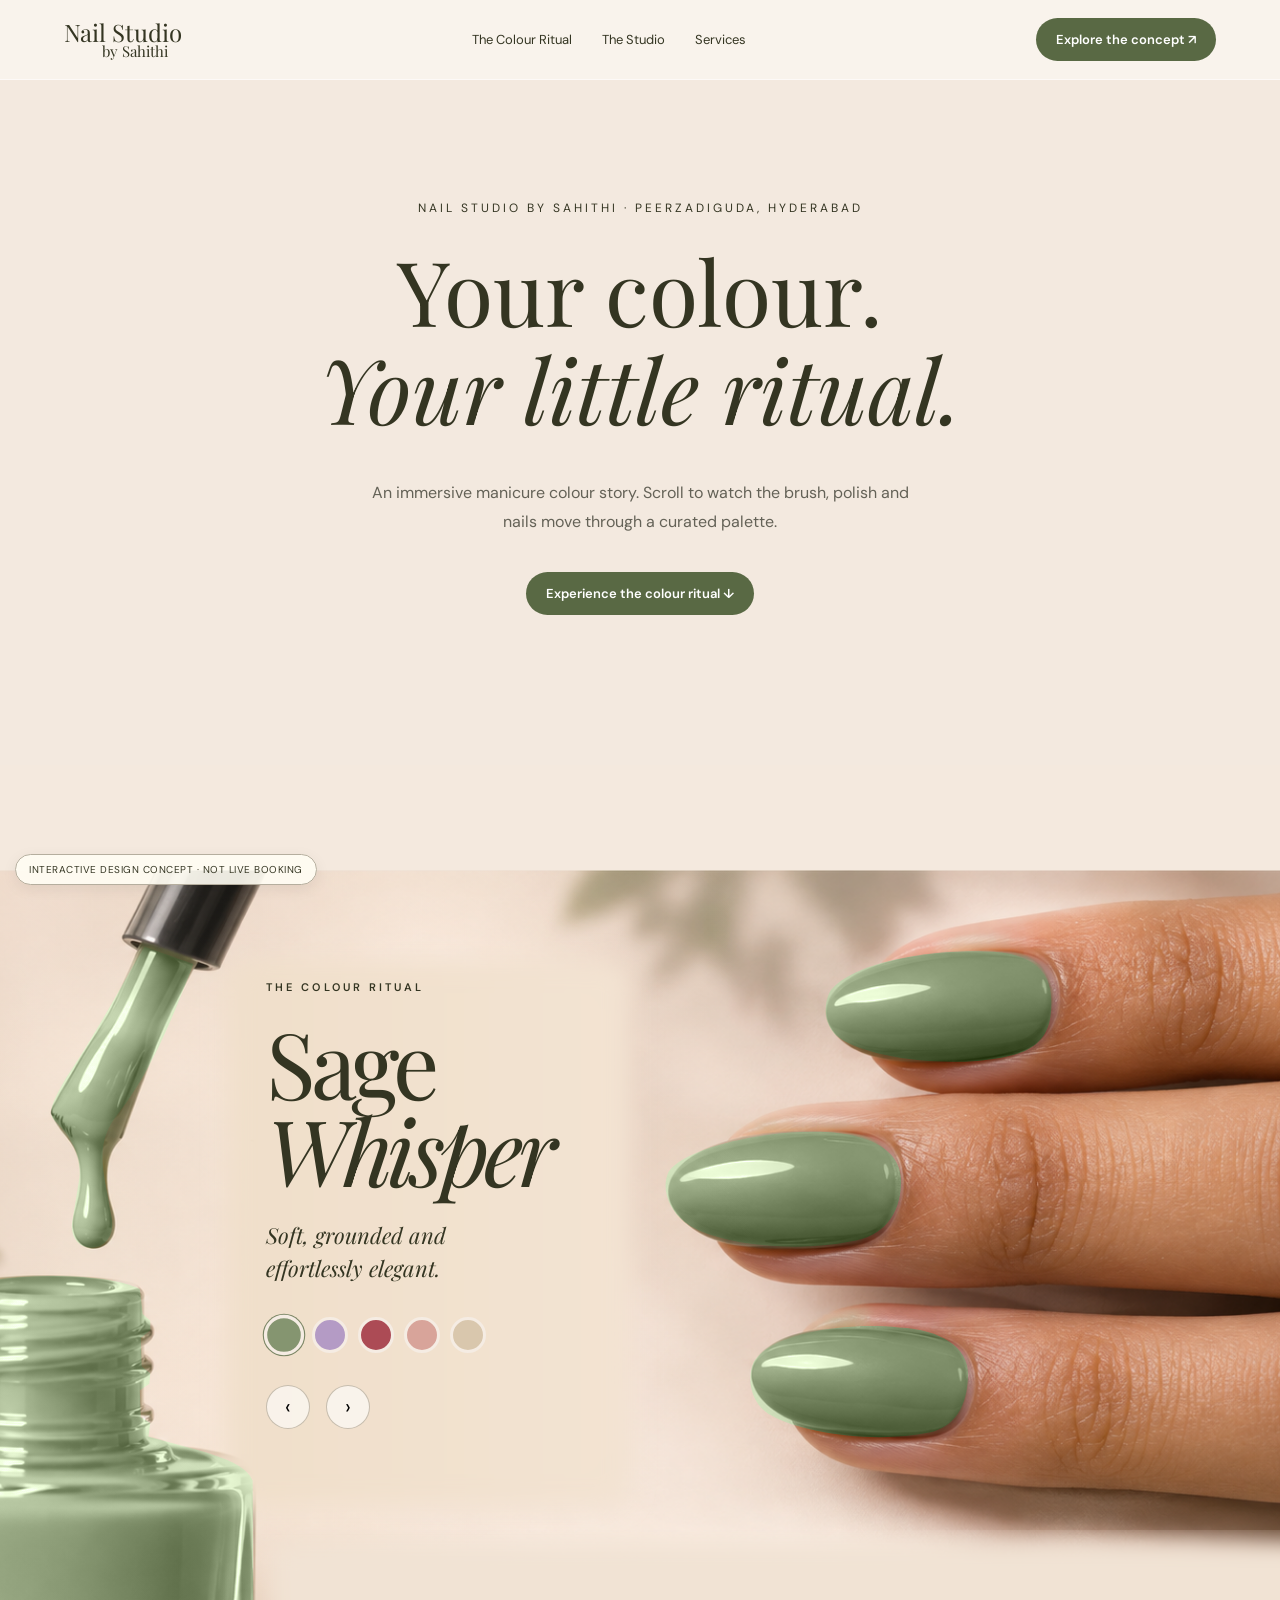
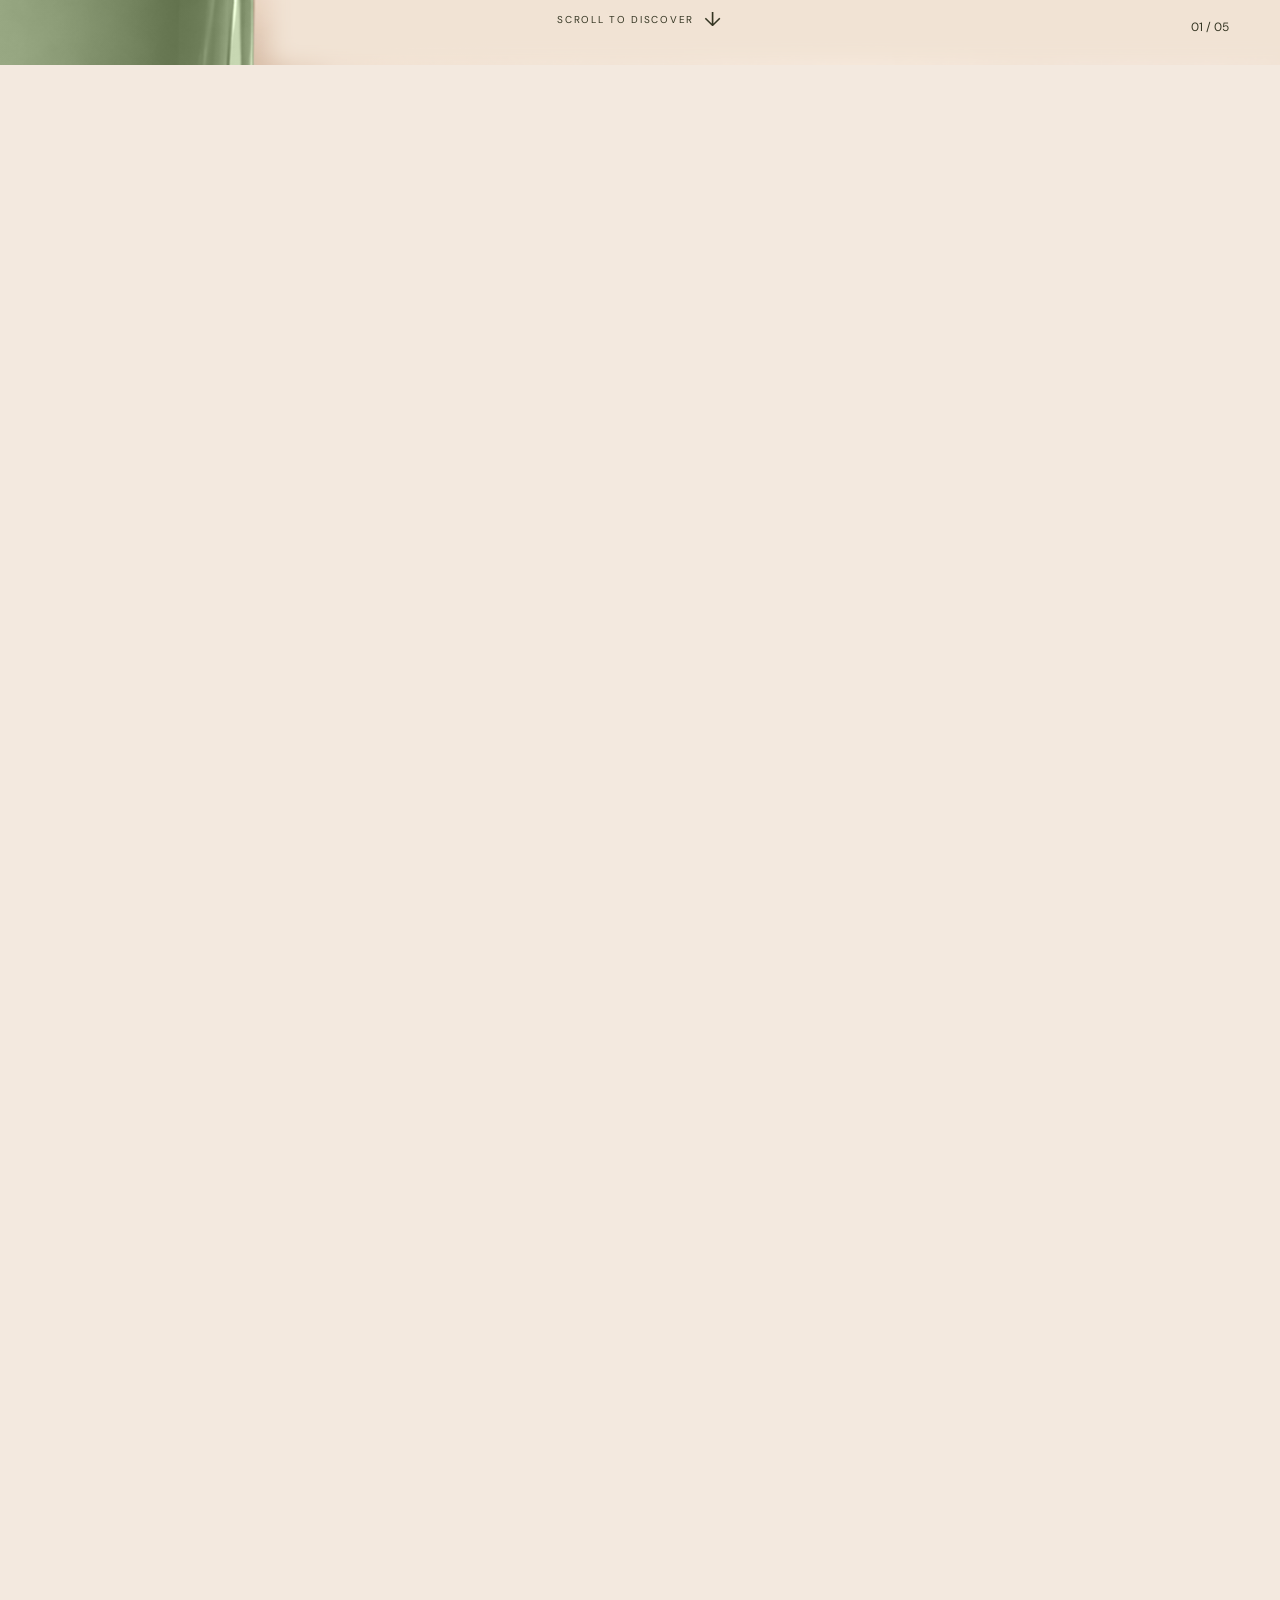
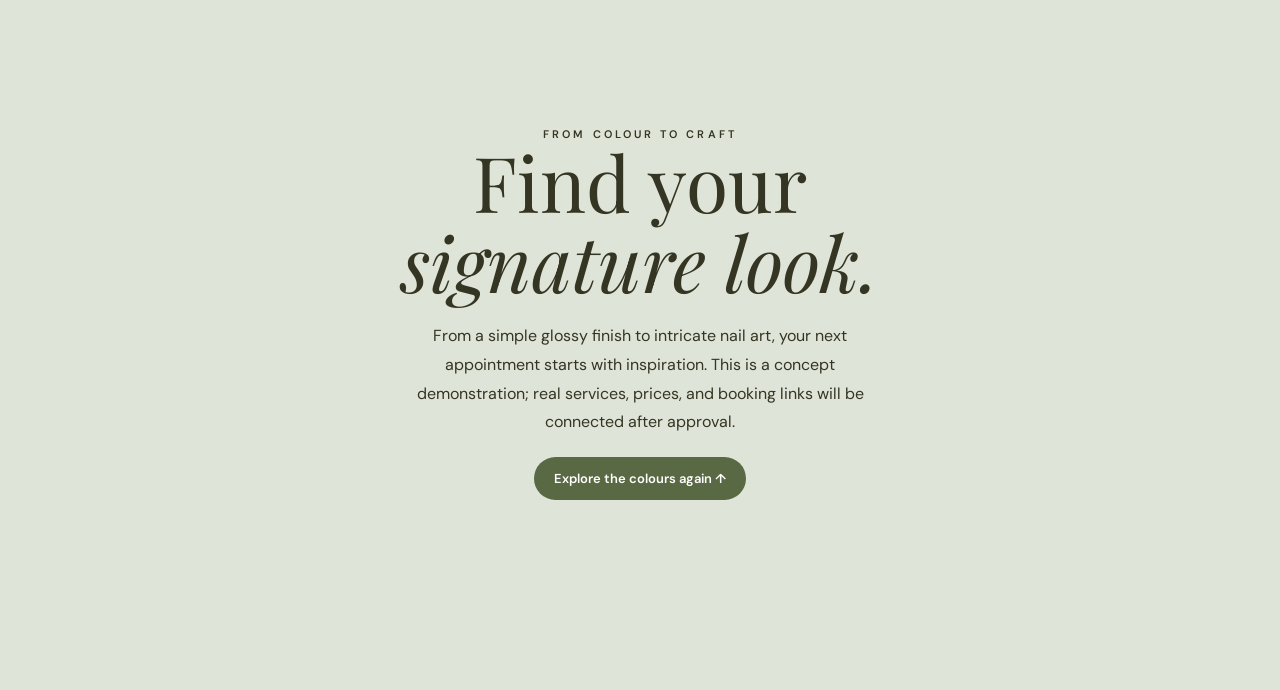
==== commit 75d0679f: "Remove remaining printed-letter edges from colour copy area" ====
--- a/index.html
+++ b/index.html
@@ -25,7 +25,7 @@
 .mobile-cta{padding-bottom:max(9px,env(safe-area-inset-bottom))}.intro .over{line-height:1.7}
 }
 @media(max-width:700px) and (max-height:720px){.middle{top:78px}.middle h1{font-size:38px}.middle p{font-size:15px}.swatches{margin:10px 0 6px}.art{top:47%}.scroll-tip{display:none}}
-</style></head><body><div class="progress" id="progress"></div><header class="top"><a href="#start" class="brand">Nail Studio<small>by Sahithi</small></a><nav><a href="#ritual">The Colour Ritual</a><a href="#experience">The Studio</a><a href="#experience">Services</a></nav><a class="book" href="#experience">Explore the concept ↗</a></header><span class="demo">INTERACTIVE DESIGN CONCEPT · NOT LIVE BOOKING</span><section class="intro" id="start"><div class="over">Nail Studio by Sahithi · Peerzadiguda, Hyderabad</div><h2>Your colour.<br><em>Your little ritual.</em></h2><p>An immersive manicure colour story. Scroll to watch the brush, polish and nails move through a curated palette.</p><a class="book" href="#ritual">Experience the colour ritual ↓</a></section><section class="stage-track" id="ritual"><div class="stage"><div class="art"><div class="photo" role="img" aria-label="Photographic manicure concept: fingers from the right, nail polish bottle on the left, and a freshly dipped brush above it." id="photo"></div><div class="shade"></div><svg class="cleanup" viewBox="0 0 1672 941" preserveAspectRatio="xMidYMid slice" aria-hidden="true"><defs><filter id="feather"><feGaussianBlur stdDeviation="12"/></filter><linearGradient id="paper" x1="0" x2="1"><stop stop-color="#f0dfca"/><stop offset="1" stop-color="#f3e3d2"/></linearGradient></defs><path d="M0 0H1672V110H0Z" fill="#f4e9de"/><rect x="427" y="220" width="365" height="540" rx="24" fill="url(#paper)" filter="url(#feather)"/><path d="M450 813H1672V941H450Z" fill="#f1e3d4" filter="url(#feather)"/></svg><svg class="paint" viewBox="0 0 1672 941" preserveAspectRatio="xMidYMid slice" aria-hidden="true"><defs><filter id="soft"><feGaussianBlur stdDeviation="3"/></filter></defs><g id="nail-masks" fill="#859570"><path d="M1034 238 C1054 208 1134 193 1196 195 C1243 195 1266 214 1266 246 C1267 281 1254 299 1214 306 C1154 317 1073 306 1044 285 C1029 274 1027 253 1034 238Z"/><path d="M866 425 C886 397 983 378 1044 385 C1086 390 1110 408 1109 437 C1108 471 1090 493 1057 498 C994 511 911 500 883 478 C865 464 858 442 866 425Z"/><path d="M955 624 C972 595 1048 582 1107 588 C1152 590 1180 610 1179 638 C1178 670 1166 692 1138 698 C1081 710 1003 698 973 680 C954 670 946 644 955 624Z"/><path d="M318 190 L369 208 C350 257 327 318 290 365 C275 384 271 402 276 432 L284 476 C288 512 240 515 242 480 L250 431 C252 405 239 386 223 371 C216 362 224 348 236 327 C272 273 294 230 318 190Z"/><path d="M120 552 C150 529 280 529 313 548 L316 574 L324 581 L324 591 L314 599 L315 629 L324 636 L323 647 L313 654 L314 682 L324 688 L322 702 C369 716 421 724 431 748 L432 941 L0 941 L0 756 C0 731 65 719 108 706 L108 692 L118 683 L117 657 L107 647 L107 637 L117 630 L117 602 L106 591 L108 582 L117 574Z"/></g></svg></div><div class="middle" id="middle"><div class="eyebrow">THE COLOUR RITUAL</div><h1 id="name">Sage<br><em>Whisper</em></h1><p id="description">Soft, grounded and effortlessly elegant.</p><div class="swatches" id="swatches"></div><div class="arrows"><button class="circle" id="prev" aria-label="Previous colour">‹</button><button class="circle" id="next" aria-label="Next colour">›</button></div></div><div class="scroll-tip">Scroll to discover</div><div class="counter" id="counter">01 / 05</div></div></section><section class="outro" id="experience"><div><div class="eyebrow">FROM COLOUR TO CRAFT</div><h2>Find your<br><em>signature look.</em></h2><p>From a simple glossy finish to intricate nail art, your next appointment starts with inspiration. This is a concept demonstration; real services, prices, and booking links will be connected after approval.</p><a class="book" href="#ritual">Explore the colours again ↑</a></div></section><div class="mobile-cta"><a href="#experience">Discover Nail Studio by Sahithi</a></div><script>
+</style></head><body><div class="progress" id="progress"></div><header class="top"><a href="#start" class="brand">Nail Studio<small>by Sahithi</small></a><nav><a href="#ritual">The Colour Ritual</a><a href="#experience">The Studio</a><a href="#experience">Services</a></nav><a class="book" href="#experience">Explore the concept ↗</a></header><span class="demo">INTERACTIVE DESIGN CONCEPT · NOT LIVE BOOKING</span><section class="intro" id="start"><div class="over">Nail Studio by Sahithi · Peerzadiguda, Hyderabad</div><h2>Your colour.<br><em>Your little ritual.</em></h2><p>An immersive manicure colour story. Scroll to watch the brush, polish and nails move through a curated palette.</p><a class="book" href="#ritual">Experience the colour ritual ↓</a></section><section class="stage-track" id="ritual"><div class="stage"><div class="art"><div class="photo" role="img" aria-label="Photographic manicure concept: fingers from the right, nail polish bottle on the left, and a freshly dipped brush above it." id="photo"></div><div class="shade"></div><svg class="cleanup" viewBox="0 0 1672 941" preserveAspectRatio="xMidYMid slice" aria-hidden="true"><defs><filter id="feather"><feGaussianBlur stdDeviation="12"/></filter><linearGradient id="paper" x1="0" x2="1"><stop stop-color="#f0dfca"/><stop offset="1" stop-color="#f3e3d2"/></linearGradient></defs><path d="M0 0H1672V110H0Z" fill="#f4e9de"/><rect x="405" y="205" width="420" height="570" rx="24" fill="url(#paper)" filter="url(#feather)"/><path d="M450 813H1672V941H450Z" fill="#f1e3d4" filter="url(#feather)"/></svg><svg class="paint" viewBox="0 0 1672 941" preserveAspectRatio="xMidYMid slice" aria-hidden="true"><defs><filter id="soft"><feGaussianBlur stdDeviation="3"/></filter></defs><g id="nail-masks" fill="#859570"><path d="M1034 238 C1054 208 1134 193 1196 195 C1243 195 1266 214 1266 246 C1267 281 1254 299 1214 306 C1154 317 1073 306 1044 285 C1029 274 1027 253 1034 238Z"/><path d="M866 425 C886 397 983 378 1044 385 C1086 390 1110 408 1109 437 C1108 471 1090 493 1057 498 C994 511 911 500 883 478 C865 464 858 442 866 425Z"/><path d="M955 624 C972 595 1048 582 1107 588 C1152 590 1180 610 1179 638 C1178 670 1166 692 1138 698 C1081 710 1003 698 973 680 C954 670 946 644 955 624Z"/><path d="M318 190 L369 208 C350 257 327 318 290 365 C275 384 271 402 276 432 L284 476 C288 512 240 515 242 480 L250 431 C252 405 239 386 223 371 C216 362 224 348 236 327 C272 273 294 230 318 190Z"/><path d="M120 552 C150 529 280 529 313 548 L316 574 L324 581 L324 591 L314 599 L315 629 L324 636 L323 647 L313 654 L314 682 L324 688 L322 702 C369 716 421 724 431 748 L432 941 L0 941 L0 756 C0 731 65 719 108 706 L108 692 L118 683 L117 657 L107 647 L107 637 L117 630 L117 602 L106 591 L108 582 L117 574Z"/></g></svg></div><div class="middle" id="middle"><div class="eyebrow">THE COLOUR RITUAL</div><h1 id="name">Sage<br><em>Whisper</em></h1><p id="description">Soft, grounded and effortlessly elegant.</p><div class="swatches" id="swatches"></div><div class="arrows"><button class="circle" id="prev" aria-label="Previous colour">‹</button><button class="circle" id="next" aria-label="Next colour">›</button></div></div><div class="scroll-tip">Scroll to discover</div><div class="counter" id="counter">01 / 05</div></div></section><section class="outro" id="experience"><div><div class="eyebrow">FROM COLOUR TO CRAFT</div><h2>Find your<br><em>signature look.</em></h2><p>From a simple glossy finish to intricate nail art, your next appointment starts with inspiration. This is a concept demonstration; real services, prices, and booking links will be connected after approval.</p><a class="book" href="#ritual">Explore the colours again ↑</a></div></section><div class="mobile-cta"><a href="#experience">Discover Nail Studio by Sahithi</a></div><script>
 const colors=[{name:'Sage',second:'Whisper',hex:'#859570',desc:'Soft, grounded and effortlessly elegant.',wash:'#dce4d5'},{name:'Lilac',second:'Dream',hex:'#b49bc5',desc:'A little playful. A little unexpected.',wash:'#ede2ef'},{name:'Cherry',second:'Muse',hex:'#ac4b55',desc:'A rich, glossy statement.',wash:'#f0dadd'},{name:'Blush',second:'Petal',hex:'#d8a49a',desc:'Soft romance, beautifully understated.',wash:'#f3e4e0'},{name:'Pearl',second:'Glow',hex:'#d9c7ad',desc:'Quiet radiance, every day.',wash:'#f0e9d9'}];
 const $=id=>document.getElementById(id), masks=$('nail-masks'),sw=$('swatches');let active=0,manualUntil=0;colors.forEach((c,i)=>{const b=document.createElement('button');b.className='swatch';b.style.background=c.hex;b.setAttribute('aria-label',c.name+' '+c.second);b.onclick=()=>go(i);sw.appendChild(b)});
 function render(i,progress=0){i=Math.max(0,Math.min(colors.length-1,i));active=i;const c=colors[i];$('name').innerHTML=c.name+'<br><em>'+c.second+'</em>';$('description').textContent=c.desc;$('counter').textContent=String(i+1).padStart(2,'0')+' / 05';masks.setAttribute('fill',c.hex);document.querySelectorAll('.swatch').forEach((b,n)=>b.setAttribute('aria-pressed',String(i===n)));document.querySelector('.stage').style.background=c.wash;document.querySelector('.wash')?.style.setProperty('--wash',c.wash)}
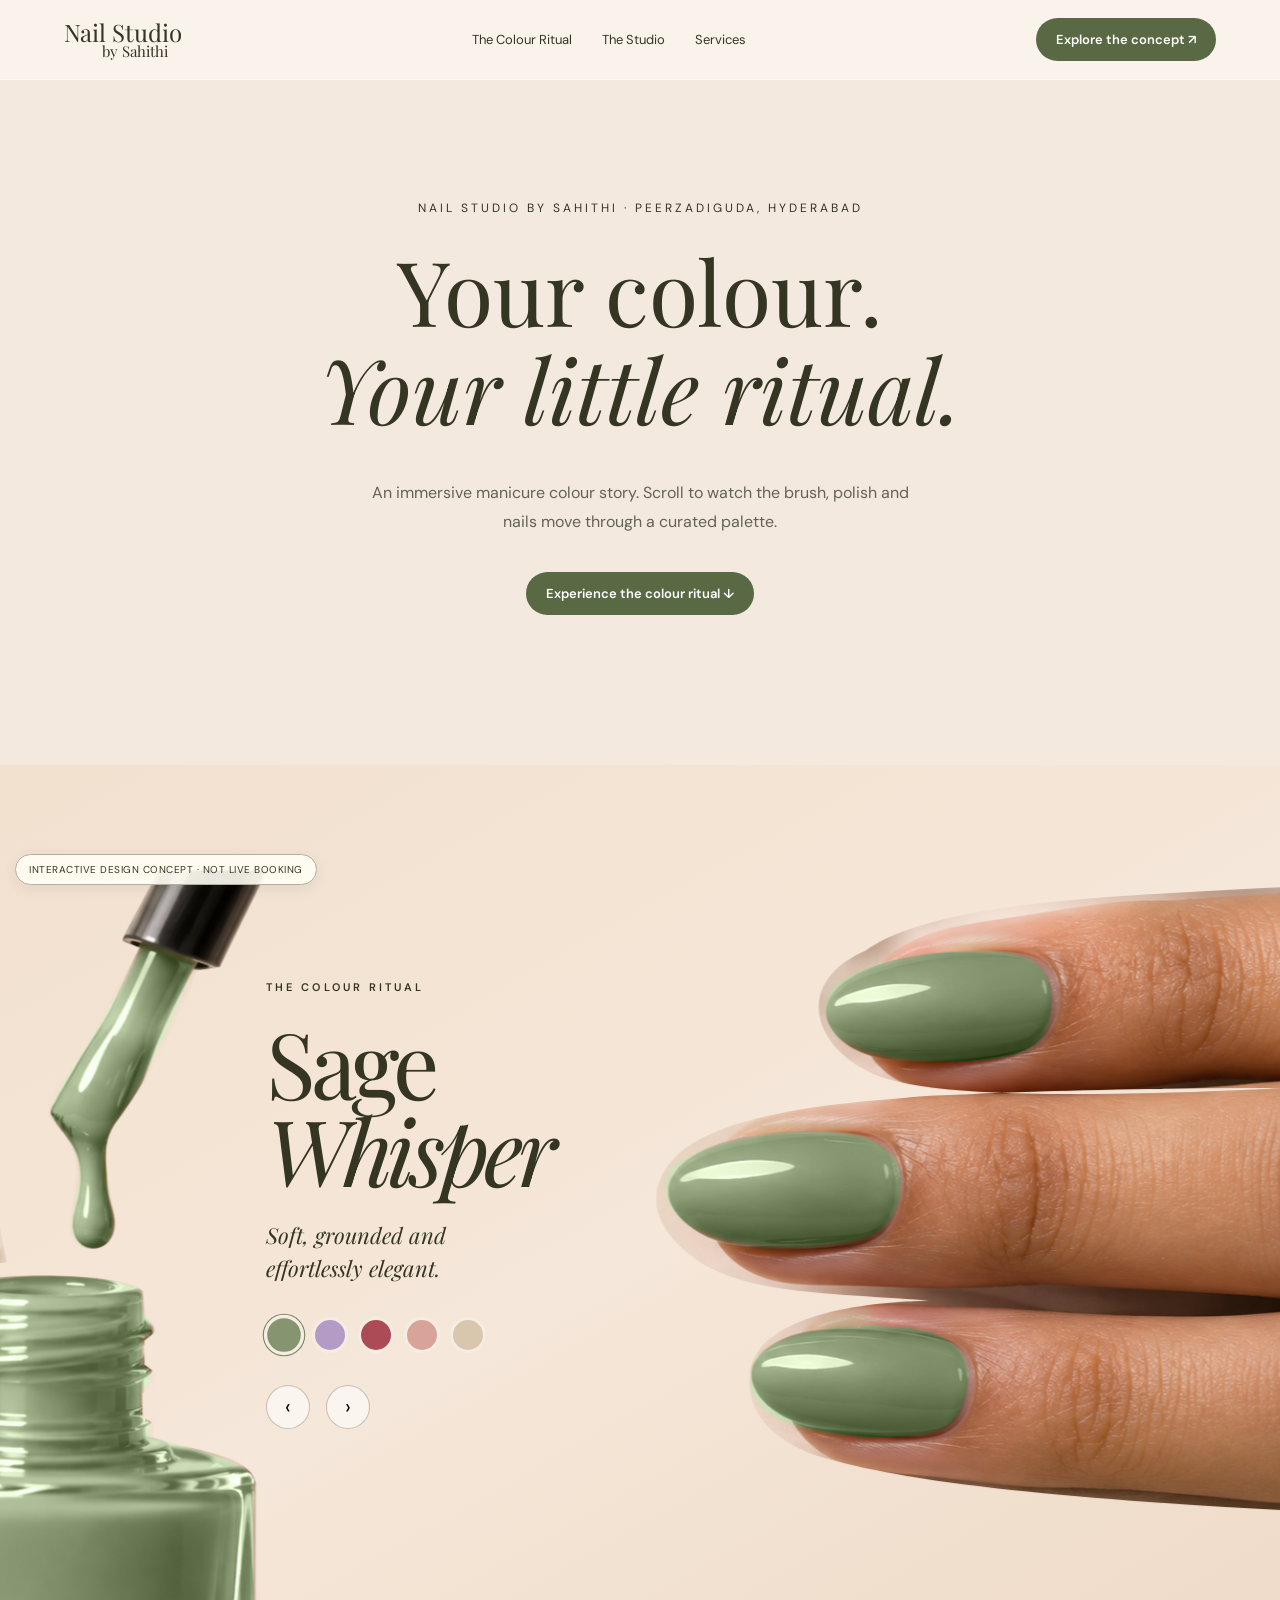
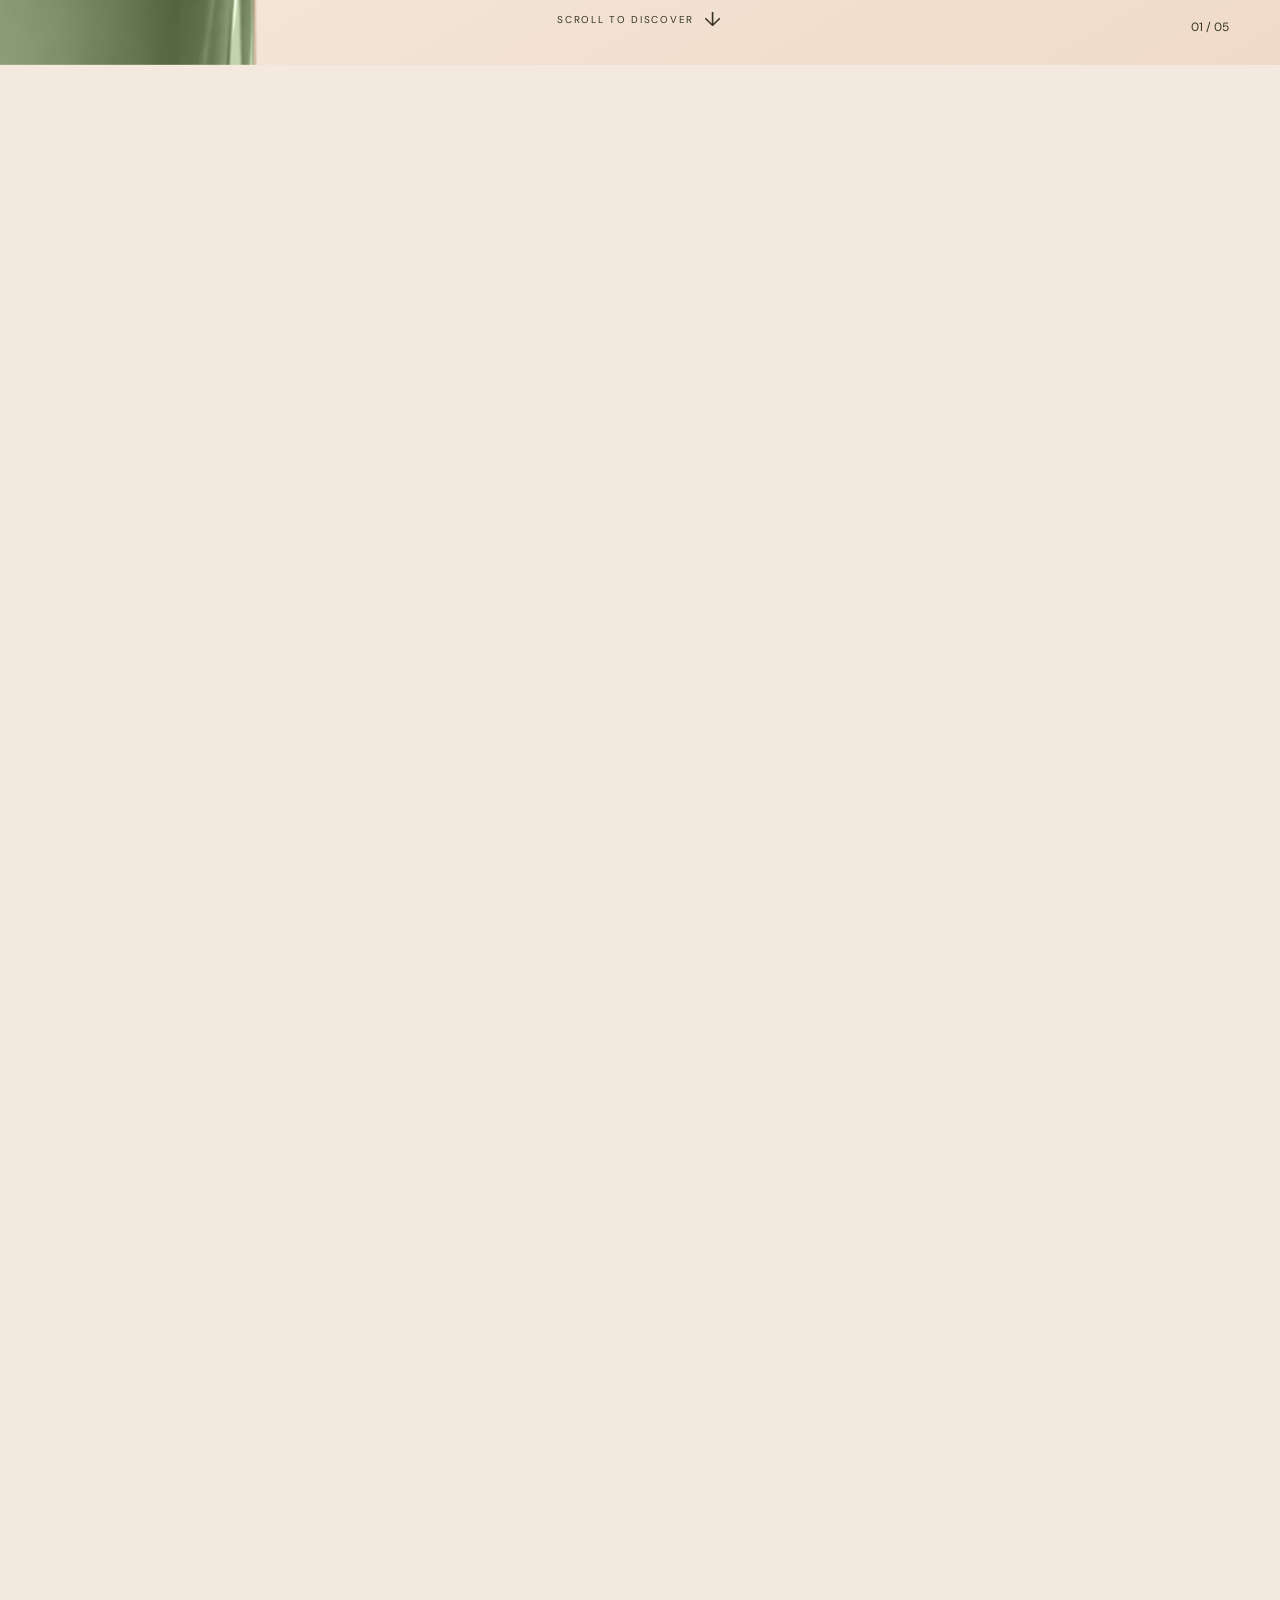
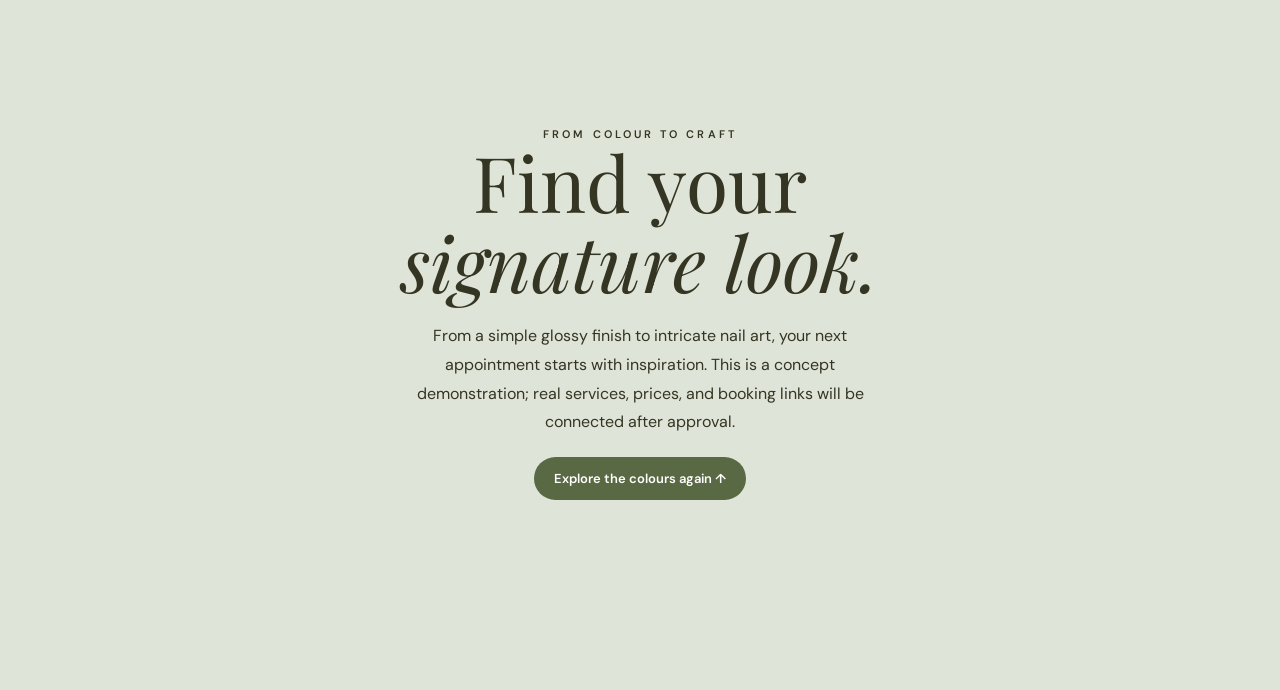
==== commit 2de3080b: "Add scroll-scrubbed circular hand, bottle and brush transitions" ====
--- a/index.html
+++ b/index.html
@@ -25,11 +25,36 @@
 .mobile-cta{padding-bottom:max(9px,env(safe-area-inset-bottom))}.intro .over{line-height:1.7}
 }
 @media(max-width:700px) and (max-height:720px){.middle{top:78px}.middle h1{font-size:38px}.middle p{font-size:15px}.swatches{margin:10px 0 6px}.art{top:47%}.scroll-tip{display:none}}
-</style></head><body><div class="progress" id="progress"></div><header class="top"><a href="#start" class="brand">Nail Studio<small>by Sahithi</small></a><nav><a href="#ritual">The Colour Ritual</a><a href="#experience">The Studio</a><a href="#experience">Services</a></nav><a class="book" href="#experience">Explore the concept ↗</a></header><span class="demo">INTERACTIVE DESIGN CONCEPT · NOT LIVE BOOKING</span><section class="intro" id="start"><div class="over">Nail Studio by Sahithi · Peerzadiguda, Hyderabad</div><h2>Your colour.<br><em>Your little ritual.</em></h2><p>An immersive manicure colour story. Scroll to watch the brush, polish and nails move through a curated palette.</p><a class="book" href="#ritual">Experience the colour ritual ↓</a></section><section class="stage-track" id="ritual"><div class="stage"><div class="art"><div class="photo" role="img" aria-label="Photographic manicure concept: fingers from the right, nail polish bottle on the left, and a freshly dipped brush above it." id="photo"></div><div class="shade"></div><svg class="cleanup" viewBox="0 0 1672 941" preserveAspectRatio="xMidYMid slice" aria-hidden="true"><defs><filter id="feather"><feGaussianBlur stdDeviation="12"/></filter><linearGradient id="paper" x1="0" x2="1"><stop stop-color="#f0dfca"/><stop offset="1" stop-color="#f3e3d2"/></linearGradient></defs><path d="M0 0H1672V110H0Z" fill="#f4e9de"/><rect x="405" y="205" width="420" height="570" rx="24" fill="url(#paper)" filter="url(#feather)"/><path d="M450 813H1672V941H450Z" fill="#f1e3d4" filter="url(#feather)"/></svg><svg class="paint" viewBox="0 0 1672 941" preserveAspectRatio="xMidYMid slice" aria-hidden="true"><defs><filter id="soft"><feGaussianBlur stdDeviation="3"/></filter></defs><g id="nail-masks" fill="#859570"><path d="M1034 238 C1054 208 1134 193 1196 195 C1243 195 1266 214 1266 246 C1267 281 1254 299 1214 306 C1154 317 1073 306 1044 285 C1029 274 1027 253 1034 238Z"/><path d="M866 425 C886 397 983 378 1044 385 C1086 390 1110 408 1109 437 C1108 471 1090 493 1057 498 C994 511 911 500 883 478 C865 464 858 442 866 425Z"/><path d="M955 624 C972 595 1048 582 1107 588 C1152 590 1180 610 1179 638 C1178 670 1166 692 1138 698 C1081 710 1003 698 973 680 C954 670 946 644 955 624Z"/><path d="M318 190 L369 208 C350 257 327 318 290 365 C275 384 271 402 276 432 L284 476 C288 512 240 515 242 480 L250 431 C252 405 239 386 223 371 C216 362 224 348 236 327 C272 273 294 230 318 190Z"/><path d="M120 552 C150 529 280 529 313 548 L316 574 L324 581 L324 591 L314 599 L315 629 L324 636 L323 647 L313 654 L314 682 L324 688 L322 702 C369 716 421 724 431 748 L432 941 L0 941 L0 756 C0 731 65 719 108 706 L108 692 L118 683 L117 657 L107 647 L107 637 L117 630 L117 602 L106 591 L108 582 L117 574Z"/></g></svg></div><div class="middle" id="middle"><div class="eyebrow">THE COLOUR RITUAL</div><h1 id="name">Sage<br><em>Whisper</em></h1><p id="description">Soft, grounded and effortlessly elegant.</p><div class="swatches" id="swatches"></div><div class="arrows"><button class="circle" id="prev" aria-label="Previous colour">‹</button><button class="circle" id="next" aria-label="Next colour">›</button></div></div><div class="scroll-tip">Scroll to discover</div><div class="counter" id="counter">01 / 05</div></div></section><section class="outro" id="experience"><div><div class="eyebrow">FROM COLOUR TO CRAFT</div><h2>Find your<br><em>signature look.</em></h2><p>From a simple glossy finish to intricate nail art, your next appointment starts with inspiration. This is a concept demonstration; real services, prices, and booking links will be connected after approval.</p><a class="book" href="#ritual">Explore the colours again ↑</a></div></section><div class="mobile-cta"><a href="#experience">Discover Nail Studio by Sahithi</a></div><script>
+
+.wheel-art{position:absolute;inset:0;width:100%;height:100%;overflow:visible}
+.wheel-part{will-change:transform}.wheel-tint{mix-blend-mode:color}
+.stage{background:#f3e3d2}.middle{pointer-events:none}.middle button{pointer-events:auto}
+@media(prefers-reduced-motion:reduce){.wheel-part{will-change:auto}}
+</style></head><body><div class="progress" id="progress"></div><header class="top"><a href="#start" class="brand">Nail Studio<small>by Sahithi</small></a><nav><a href="#ritual">The Colour Ritual</a><a href="#experience">The Studio</a><a href="#experience">Services</a></nav><a class="book" href="#experience">Explore the concept ↗</a></header><span class="demo">INTERACTIVE DESIGN CONCEPT · NOT LIVE BOOKING</span><section class="intro" id="start"><div class="over">Nail Studio by Sahithi · Peerzadiguda, Hyderabad</div><h2>Your colour.<br><em>Your little ritual.</em></h2><p>An immersive manicure colour story. Scroll to watch the brush, polish and nails move through a curated palette.</p><a class="book" href="#ritual">Experience the colour ritual ↓</a></section><section class="stage-track" id="ritual"><div class="stage"><div class="art" role="img" aria-label="Photographic hands, freshly dipped brush and polish bottle rotate in circular arcs as you scroll through five matching colours."><svg class="wheel-art" viewBox="0 0 1672 941" preserveAspectRatio="xMidYMid slice" aria-hidden="true"><defs><linearGradient id="backdrop" x1="0" y1="0" x2="1" y2="1"><stop stop-color="#f2e0ce"/><stop offset=".52" stop-color="#f5e7d9"/><stop offset="1" stop-color="#eed9c5"/></linearGradient><clipPath id="hand-clip"><path d="M1672 116 C1460 139 1170 125 1072 194 C1000 225 1014 288 1070 318 C1130 357 1400 345 1672 329 L1672 788 C1450 776 1170 765 1030 725 C979 710 946 680 951 637 C955 588 1030 563 1138 560 C1032 552 939 553 891 514 C855 488 841 453 865 419 C905 363 1045 353 1140 346 C1280 339 1500 334 1672 342Z"/></clipPath><clipPath id="bottle-clip"><path d="M0 941 L0 756 C0 731 54 721 105 707 L105 689 L115 680 L114 656 L104 649 L104 636 L115 627 L114 603 L103 594 L105 581 L115 573 L115 551 C125 527 292 528 316 550 L319 576 L329 584 L329 593 L318 602 L318 627 L329 635 L328 648 L316 657 L316 681 L328 689 L326 702 C377 719 430 722 435 752 L435 941Z"/></clipPath><clipPath id="brush-clip"><path d="M333 110 L447 110 L397 211 L373 215 C351 268 327 321 293 367 C278 385 275 400 279 430 L287 474 C291 517 237 517 240 477 L247 432 C250 406 237 389 223 373 C211 361 219 347 233 326 C269 273 292 229 313 191 L294 184Z"/></clipPath><clipPath id="flowers-clip"><path d="M0 110H90L127 241L94 333L159 446L174 520L0 536Z"/></clipPath></defs><rect width="1672" height="941" fill="url(#backdrop)"/><image href="editorial-base.png?v=complete-original" width="1672" height="941" clip-path="url(#flowers-clip)"/><g id="wheel-layers"></g></svg></div><div class="middle" id="middle"><div class="eyebrow">THE COLOUR RITUAL</div><h1 id="name">Sage<br><em>Whisper</em></h1><p id="description">Soft, grounded and effortlessly elegant.</p><div class="swatches" id="swatches"></div><div class="arrows"><button class="circle" id="prev" aria-label="Previous colour">‹</button><button class="circle" id="next" aria-label="Next colour">›</button></div></div><div class="scroll-tip">Scroll to discover</div><div class="counter" id="counter">01 / 05</div></div></section><section class="outro" id="experience"><div><div class="eyebrow">FROM COLOUR TO CRAFT</div><h2>Find your<br><em>signature look.</em></h2><p>From a simple glossy finish to intricate nail art, your next appointment starts with inspiration. This is a concept demonstration; real services, prices, and booking links will be connected after approval.</p><a class="book" href="#ritual">Explore the colours again ↑</a></div></section><div class="mobile-cta"><a href="#experience">Discover Nail Studio by Sahithi</a></div><script>
 const colors=[{name:'Sage',second:'Whisper',hex:'#859570',desc:'Soft, grounded and effortlessly elegant.',wash:'#dce4d5'},{name:'Lilac',second:'Dream',hex:'#b49bc5',desc:'A little playful. A little unexpected.',wash:'#ede2ef'},{name:'Cherry',second:'Muse',hex:'#ac4b55',desc:'A rich, glossy statement.',wash:'#f0dadd'},{name:'Blush',second:'Petal',hex:'#d8a49a',desc:'Soft romance, beautifully understated.',wash:'#f3e4e0'},{name:'Pearl',second:'Glow',hex:'#d9c7ad',desc:'Quiet radiance, every day.',wash:'#f0e9d9'}];
-const $=id=>document.getElementById(id), masks=$('nail-masks'),sw=$('swatches');let active=0,manualUntil=0;colors.forEach((c,i)=>{const b=document.createElement('button');b.className='swatch';b.style.background=c.hex;b.setAttribute('aria-label',c.name+' '+c.second);b.onclick=()=>go(i);sw.appendChild(b)});
-function render(i,progress=0){i=Math.max(0,Math.min(colors.length-1,i));active=i;const c=colors[i];$('name').innerHTML=c.name+'<br><em>'+c.second+'</em>';$('description').textContent=c.desc;$('counter').textContent=String(i+1).padStart(2,'0')+' / 05';masks.setAttribute('fill',c.hex);document.querySelectorAll('.swatch').forEach((b,n)=>b.setAttribute('aria-pressed',String(i===n)));document.querySelector('.stage').style.background=c.wash;document.querySelector('.wash')?.style.setProperty('--wash',c.wash)}
-function go(i){manualUntil=Date.now()+1800;const track=$('ritual');const y=track.offsetTop+(Math.max(0,Math.min(4,i))+.1)/5*(track.offsetHeight-innerHeight);window.scrollTo({top:y,behavior:matchMedia('(prefers-reduced-motion:reduce)').matches?'instant':'smooth'});render(i,i/5)}$('prev').onclick=()=>go((active+4)%5);$('next').onclick=()=>go((active+1)%5);
-let raf=false;function update(){raf=false;const track=$('ritual'),max=Math.max(1,track.offsetHeight-innerHeight),p=Math.max(0,Math.min(1,(scrollY-track.offsetTop)/max));$('progress').style.width=(p*100)+'%';if(Date.now()>manualUntil)render(Math.min(4,Math.floor(p*5)),p)}addEventListener('scroll',()=>{if(!raf){raf=true;requestAnimationFrame(update)}},{passive:true});function layout(){const stage=document.querySelector('.stage'),w=stage.clientWidth,h=stage.clientHeight,k=Math.max(w/1672,h/941);stage.style.setProperty('--copy-left',((w-1672*k)/2+445*k)+'px');stage.style.setProperty('--copy-top',((h-941*k)/2+225*k)+'px');stage.style.setProperty('--copy-width',(350*k)+'px');stage.style.setProperty('--title-size',(96*k)+'px');stage.style.setProperty('--description-size',(23*k)+'px')}
-addEventListener('resize',()=>{layout();update()});layout();render(0);update();
+const $=id=>document.getElementById(id), sw=$('swatches'), track=$('ritual'), stage=document.querySelector('.stage');
+const reduced=matchMedia('(prefers-reduced-motion:reduce)'), ns='http://www.w3.org/2000/svg';
+const masks=['M1034 238 C1054 208 1134 193 1196 195 C1243 195 1266 214 1266 246 C1267 281 1254 299 1214 306 C1154 317 1073 306 1044 285 C1029 274 1027 253 1034 238Z', 'M866 425 C886 397 983 378 1044 385 C1086 390 1110 408 1109 437 C1108 471 1090 493 1057 498 C994 511 911 500 883 478 C865 464 858 442 866 425Z', 'M955 624 C972 595 1048 582 1107 588 C1152 590 1180 610 1179 638 C1178 670 1166 692 1138 698 C1081 710 1003 698 973 680 C954 670 946 644 955 624Z', 'M318 190 L369 208 C350 257 327 318 290 365 C275 384 271 402 276 432 L284 476 C288 512 240 515 242 480 L250 431 C252 405 239 386 223 371 C216 362 224 348 236 327 C272 273 294 230 318 190Z', 'M120 552 C150 529 280 529 313 548 L316 574 L324 581 L324 591 L314 599 L315 629 L324 636 L323 647 L313 654 L314 682 L324 688 L322 702 C369 716 421 724 431 748 L432 941 L0 941 L0 756 C0 731 65 719 108 706 L108 692 L118 683 L117 657 L107 647 L107 637 L117 630 L117 602 L106 591 L108 582 L117 574Z'];
+let active=-1, raf=0;
+function element(tag,attrs={}){const el=document.createElementNS(ns,tag);Object.entries(attrs).forEach(([key,value])=>el.setAttribute(key,value));return el}
+const layers=colors.map((color,index)=>{
+ const parts=['hand','bottle','brush'].map((part,n)=>{
+  const orbit=element('g',{'class':'wheel-part'}), crop=element('g',{'clip-path':'url(#'+part+'-clip)','style':'isolation:isolate'});
+  crop.append(element('image',{href:'editorial-base.png?v=complete-original',width:1672,height:941}));
+  const tint=element('g',{fill:color.hex,'class':'wheel-tint'});
+  masks.slice(n===0?0:n===1?4:3,n===0?3:n===1?5:4).forEach(d=>tint.append(element('path',{d})));
+  crop.append(tint);orbit.append(crop);$('wheel-layers').append(orbit);return orbit;
+ });return parts;
+});
+colors.forEach((c,i)=>{const b=document.createElement('button');b.className='swatch';b.style.background=c.hex;b.setAttribute('aria-label',c.name+' '+c.second);b.onclick=()=>go(i);sw.append(b)});
+function renderCopy(i){if(active===i)return;active=i;const c=colors[i];$('name').innerHTML=c.name+'<br><em>'+c.second+'</em>';$('description').textContent=c.desc;$('counter').textContent=String(i+1).padStart(2,'0')+' / 05';[...sw.children].forEach((b,n)=>b.setAttribute('aria-pressed',String(i===n)))}
+// Each colour has a resting interval, followed by a scroll-scrubbed rotation.
+// The pivots sit beyond the artwork edges, so the photographs travel in arcs.
+function positionAt(p){const raw=p*4,base=Math.min(3,Math.floor(raw)),t=Math.max(0,Math.min(1,(raw-base-.24)/.76));return base+t*t*(3-2*t)}
+function update(){raf=0;const max=Math.max(1,track.offsetHeight-stage.offsetHeight),p=Math.max(0,Math.min(1,(scrollY-track.offsetTop)/max));$('progress').style.width=p*100+'%';const position=reduced.matches?Math.round(p*4):positionAt(p);renderCopy(Math.round(position));layers.forEach((parts,i)=>{const distance=i-position,visible=Math.abs(distance)<1.05;parts.forEach((part,n)=>{part.style.display=visible?'':'none';if(visible){const angle=distance*105;part.setAttribute('transform','rotate('+angle+' '+(n===0?'2050 470':'-470 580')+')')}})})}
+function schedule(){if(!raf)raf=requestAnimationFrame(update)}
+function go(i){i=Math.max(0,Math.min(4,i));const max=Math.max(1,track.offsetHeight-stage.offsetHeight);window.scrollTo({top:track.offsetTop+i/4*max,behavior:reduced.matches?'instant':'smooth'})}
+$('prev').onclick=()=>go((active+4)%5);$('next').onclick=()=>go((active+1)%5);
+function layout(){const w=stage.clientWidth,h=stage.clientHeight,k=Math.max(w/1672,h/941);stage.style.setProperty('--copy-left',((w-1672*k)/2+445*k)+'px');stage.style.setProperty('--copy-top',((h-941*k)/2+225*k)+'px');stage.style.setProperty('--copy-width',350*k+'px');stage.style.setProperty('--title-size',96*k+'px');stage.style.setProperty('--description-size',23*k+'px');schedule()}
+addEventListener('scroll',schedule,{passive:true});addEventListener('resize',layout);reduced.addEventListener('change',schedule);layout();update();
 </script></body></html>
